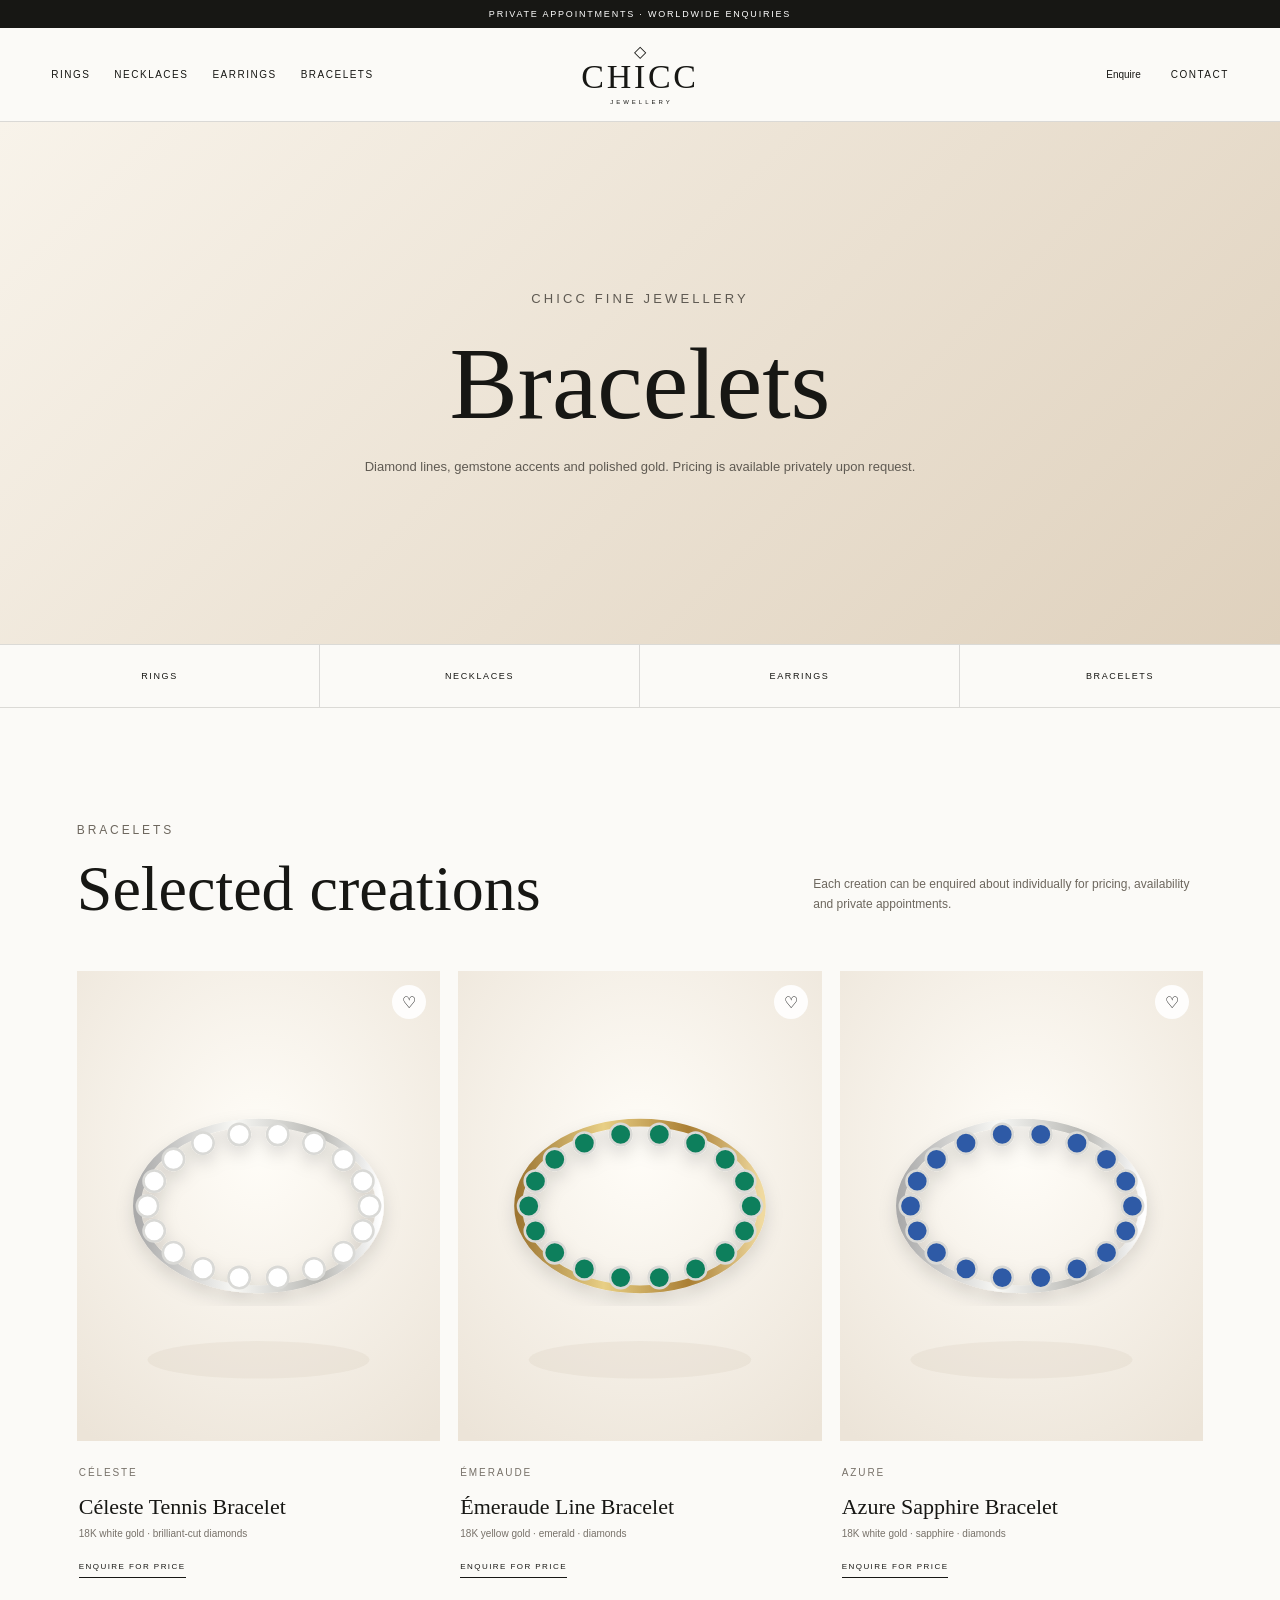
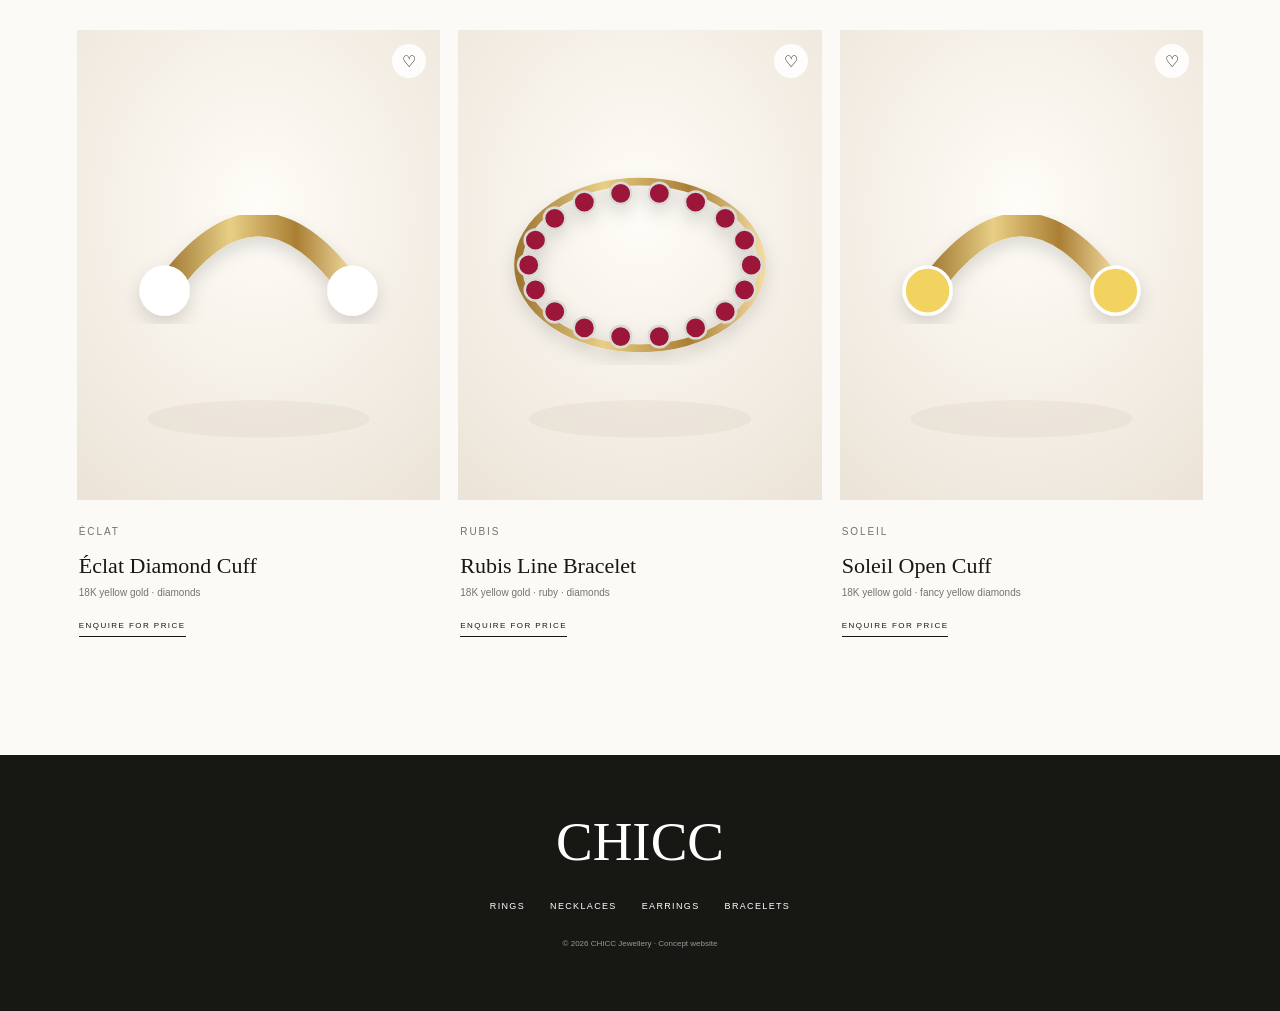
==== bracelets.html @ bcd0b594 "Add files via upload" ====
<!doctype html><html lang="en"><head><meta charset="utf-8"><meta name="viewport" content="width=device-width,initial-scale=1"><title>CHICC — Bracelets</title><link rel="stylesheet" href="styles.css"></head><body><div class="announcement">Private appointments · Worldwide enquiries</div>
<header class="site-header">
<button class="icon-button menu-button" id="menuButton" aria-label="Open menu">☰</button>
<nav class="desktop-nav"><a href="rings.html">Rings</a><a href="necklaces.html">Necklaces</a><a href="earrings.html">Earrings</a><a class="active" href="bracelets.html">Bracelets</a></nav>
<a class="brand" href="index.html"><span class="brand-mark">◇</span><span class="brand-name">CHICC</span><span class="brand-sub">JEWELLERY</span></a>
<nav class="utility-nav"><button class="text-button" data-open-enquiry>Enquire</button><a href="#contact">Contact</a></nav>
</header>
<aside class="mobile-drawer" id="mobileDrawer"><button class="drawer-close" id="drawerClose">×</button><nav><a href="index.html">Home</a><a href="rings.html">Rings</a><a href="necklaces.html">Necklaces</a><a href="earrings.html">Earrings</a><a href="bracelets.html">Bracelets</a></nav></aside><div class="drawer-overlay" id="drawerOverlay"></div>
<section class="page-hero"><div><p class="eyebrow">CHICC Fine Jewellery</p><h1>Bracelets</h1><p>Diamond lines, gemstone accents and polished gold. Pricing is available privately upon request.</p></div></section>
<nav class="category-strip"><a href="rings.html">Rings</a><a href="necklaces.html">Necklaces</a><a href="earrings.html">Earrings</a><a href="bracelets.html">Bracelets</a></nav>
<section class="section-pad"><div class="section-head"><div><p class="eyebrow">Bracelets</p><h2>Selected creations</h2></div><p>Each creation can be enquired about individually for pricing, availability and private appointments.</p></div><div class="product-grid"><article class="product-card" data-product="Céleste Tennis Bracelet"><button class="wishlist" aria-label="Add to wishlist">♡</button><div class="product-image"><img src="assets/bracelet-tennis.svg" alt="Céleste Tennis Bracelet"></div><div class="product-meta"><p class="product-collection">CÉLESTE</p><h3>Céleste Tennis Bracelet</h3><p>18K white gold · brilliant-cut diamonds</p><button class="price-request" data-open-enquiry>Enquire for price</button></div></article>
<article class="product-card" data-product="Émeraude Line Bracelet"><button class="wishlist" aria-label="Add to wishlist">♡</button><div class="product-image"><img src="assets/bracelet-emerald.svg" alt="Émeraude Line Bracelet"></div><div class="product-meta"><p class="product-collection">ÉMERAUDE</p><h3>Émeraude Line Bracelet</h3><p>18K yellow gold · emerald · diamonds</p><button class="price-request" data-open-enquiry>Enquire for price</button></div></article>
<article class="product-card" data-product="Azure Sapphire Bracelet"><button class="wishlist" aria-label="Add to wishlist">♡</button><div class="product-image"><img src="assets/bracelet-sapphire.svg" alt="Azure Sapphire Bracelet"></div><div class="product-meta"><p class="product-collection">AZURE</p><h3>Azure Sapphire Bracelet</h3><p>18K white gold · sapphire · diamonds</p><button class="price-request" data-open-enquiry>Enquire for price</button></div></article>
<article class="product-card" data-product="Éclat Diamond Cuff"><button class="wishlist" aria-label="Add to wishlist">♡</button><div class="product-image"><img src="assets/bracelet-cuff.svg" alt="Éclat Diamond Cuff"></div><div class="product-meta"><p class="product-collection">ÉCLAT</p><h3>Éclat Diamond Cuff</h3><p>18K yellow gold · diamonds</p><button class="price-request" data-open-enquiry>Enquire for price</button></div></article>
<article class="product-card" data-product="Rubis Line Bracelet"><button class="wishlist" aria-label="Add to wishlist">♡</button><div class="product-image"><img src="assets/bracelet-ruby.svg" alt="Rubis Line Bracelet"></div><div class="product-meta"><p class="product-collection">RUBIS</p><h3>Rubis Line Bracelet</h3><p>18K yellow gold · ruby · diamonds</p><button class="price-request" data-open-enquiry>Enquire for price</button></div></article>
<article class="product-card" data-product="Soleil Open Cuff"><button class="wishlist" aria-label="Add to wishlist">♡</button><div class="product-image"><img src="assets/bracelet-yellow.svg" alt="Soleil Open Cuff"></div><div class="product-meta"><p class="product-collection">SOLEIL</p><h3>Soleil Open Cuff</h3><p>18K yellow gold · fancy yellow diamonds</p><button class="price-request" data-open-enquiry>Enquire for price</button></div></article></div></section>
<footer><a class="footer-brand" href="index.html">CHICC</a><div class="footer-links"><a href="rings.html">Rings</a><a href="necklaces.html">Necklaces</a><a href="earrings.html">Earrings</a><a href="bracelets.html">Bracelets</a></div><p class="copyright">© 2026 CHICC Jewellery · Concept website</p></footer><div class="modal" id="enquiryModal"><div class="modal-backdrop" data-close-enquiry></div><div class="modal-panel"><button class="modal-close" data-close-enquiry>×</button><p class="eyebrow">Private enquiry</p><h2>Discover your CHICC piece.</h2><p>Pricing and availability are shared privately by our client service.</p><form id="enquiryForm"><label>Piece<input id="pieceField" value="General CHICC enquiry" readonly></label><div class="form-row"><label>First name<input required></label><label>Last name<input required></label></div><label>Email<input type="email" required></label><label>Country<input required></label><label>Message<textarea rows="4"></textarea></label><button class="button" type="submit">Send enquiry</button><p class="form-message" id="formMessage"></p></form></div></div><script src="script.js"></script></body></html>
---- styles.css ----
:root{--ink:#171714;--ivory:#fbfaf7;--champagne:#eee6d8;--gold:#a58642;--line:rgba(23,23,20,.14)}
*{box-sizing:border-box}html{scroll-behavior:smooth}body{margin:0;background:var(--ivory);color:var(--ink);font-family:Arial,sans-serif;font-weight:300}body.modal-open{overflow:hidden}a{color:inherit;text-decoration:none}button,input,textarea{font:inherit}.announcement{height:28px;display:grid;place-items:center;background:var(--ink);color:#fff;font-size:9px;letter-spacing:.2em;text-transform:uppercase}.site-header{height:94px;position:sticky;top:0;z-index:20;display:grid;grid-template-columns:1fr auto 1fr;align-items:center;padding:0 4vw;background:rgba(251,250,247,.96);backdrop-filter:blur(16px);border-bottom:1px solid var(--line)}.desktop-nav,.utility-nav{display:flex;gap:24px;align-items:center;font-size:10px;text-transform:uppercase;letter-spacing:.15em}.utility-nav{justify-content:flex-end}.brand{display:grid;justify-items:center;line-height:1}.brand-mark{font-size:16px}.brand-name{font-family:Georgia,serif;font-size:34px;letter-spacing:.08em}.brand-sub{font-size:6px;letter-spacing:.5em;margin-left:.5em;margin-top:5px}.text-button,.icon-button,.price-request{border:0;background:none;color:inherit;cursor:pointer}.menu-button{display:none}.page-hero{min-height:58vh;display:grid;place-items:center;text-align:center;background:linear-gradient(135deg,#f8f3ea,#dfd1bd);padding:80px 20px}.page-hero h1,.home-hero h1,.section-head h2{font-family:Georgia,serif;font-weight:400}.page-hero h1{font-size:clamp(58px,8vw,112px);margin:0}.page-hero p{max-width:620px;line-height:1.9;color:#5f5a52;font-size:13px}.eyebrow{font-size:9px;letter-spacing:.24em;text-transform:uppercase;color:var(--gold)}.section-pad{padding:100px 6vw}.section-head{display:flex;justify-content:space-between;align-items:end;gap:30px;margin-bottom:45px}.section-head h2{font-size:clamp(42px,5vw,68px);margin:0}.section-head p{max-width:390px;font-size:12px;line-height:1.7;color:#6d675e}.product-grid{display:grid;grid-template-columns:repeat(3,1fr);gap:34px 18px}.product-card{position:relative}.product-image{height:470px;background:#f0ede7;overflow:hidden}.product-image img{width:100%;height:100%;object-fit:cover;transition:transform .6s}.product-card:hover img{transform:scale(1.025)}.wishlist{position:absolute;z-index:2;right:14px;top:14px;width:34px;height:34px;border:0;background:rgba(255,255,255,.9);border-radius:50%;cursor:pointer}.wishlist.active{background:var(--ink);color:#fff}.product-meta{padding:18px 2px}.product-collection{font-size:8px;letter-spacing:.19em;color:var(--gold);margin:0 0 8px}.product-meta h3{font-family:Georgia,serif;font-size:22px;font-weight:400;margin:0}.product-meta p{font-size:10px;color:#777169;margin:8px 0 16px}.price-request{text-transform:uppercase;font-size:8px;letter-spacing:.18em;border-bottom:1px solid;padding:0 0 6px}.category-strip{display:grid;grid-template-columns:repeat(4,1fr);border-top:1px solid var(--line);border-bottom:1px solid var(--line)}.category-strip a{padding:26px;text-align:center;text-transform:uppercase;font-size:9px;letter-spacing:.18em;border-right:1px solid var(--line)}.category-strip a:last-child{border-right:0}.category-strip a:hover,.category-strip a.active{background:var(--ink);color:white}.home-hero{min-height:82vh;display:flex;align-items:end;padding:9vw 7vw;color:white;background:linear-gradient(rgba(0,0,0,.12),rgba(0,0,0,.52)),url('assets/necklace-sapphire.svg') center/cover}.home-hero h1{font-size:clamp(60px,8vw,118px);line-height:.92;margin:10px 0 20px}.home-hero p{max-width:520px;line-height:1.8}.button{display:inline-flex;padding:15px 23px;border:1px solid currentColor;text-transform:uppercase;font-size:9px;letter-spacing:.18em;margin-top:24px}.intro{text-align:center;background:var(--champagne)}.intro h2{font-family:Georgia,serif;font-weight:400;font-size:clamp(44px,5vw,72px);margin:0}.intro p{max-width:650px;margin:28px auto 0;line-height:1.9;color:#625d55;font-size:13px}.collections{display:grid;grid-template-columns:repeat(4,1fr);gap:12px;padding:12px}.collection-card{min-height:500px;padding:30px;display:flex;align-items:end;background:#eee center/cover no-repeat;position:relative;overflow:hidden}.collection-card::after{content:"";position:absolute;inset:0;background:linear-gradient(transparent 45%,rgba(0,0,0,.55))}.collection-card span{position:relative;z-index:1;color:#fff;font-family:Georgia,serif;font-size:34px}.modal{position:fixed;inset:0;z-index:100;display:grid;place-items:center;visibility:hidden;opacity:0;transition:.25s}.modal.open{visibility:visible;opacity:1}.modal-backdrop{position:absolute;inset:0;background:rgba(0,0,0,.5)}.modal-panel{position:relative;z-index:1;width:min(92vw,700px);max-height:92vh;overflow:auto;background:var(--ivory);padding:50px}.modal-close{position:absolute;right:20px;top:15px;border:0;background:none;font-size:30px}.modal-panel h2{font-family:Georgia,serif;font-weight:400;font-size:42px}.modal label{display:grid;gap:7px;font-size:8px;letter-spacing:.15em;text-transform:uppercase;margin-bottom:18px}.modal input,.modal textarea{border:0;border-bottom:1px solid var(--line);background:none;padding:10px 0;outline:none;font-size:13px}.form-row{display:grid;grid-template-columns:1fr 1fr;gap:24px}.form-message{font-size:11px;color:var(--gold)}footer{background:var(--ink);color:white;padding:55px 7vw;text-align:center}.footer-brand{font-family:Georgia,serif;font-size:55px}.footer-links{display:flex;justify-content:center;gap:25px;flex-wrap:wrap;margin:28px 0;font-size:9px;text-transform:uppercase;letter-spacing:.15em}.copyright{font-size:8px;color:#999}.mobile-drawer,.drawer-overlay{display:none}
@media(max-width:900px){.desktop-nav,.utility-nav a{display:none}.menu-button{display:block}.site-header{grid-template-columns:1fr auto 1fr}.product-grid{grid-template-columns:repeat(2,1fr)}.collections{grid-template-columns:1fr 1fr}.category-strip{grid-template-columns:1fr 1fr}.mobile-drawer{display:block;position:fixed;z-index:120;top:0;left:0;width:min(88vw,420px);height:100%;background:var(--ivory);padding:90px 40px;transform:translateX(-102%);transition:.4s}.mobile-drawer.open{transform:none}.mobile-drawer nav{display:flex;flex-direction:column;gap:22px}.mobile-drawer nav a{font-family:Georgia,serif;font-size:34px}.drawer-close{position:absolute;top:20px;right:25px;border:0;background:none;font-size:30px}.drawer-overlay{display:block;position:fixed;z-index:119;inset:0;background:rgba(0,0,0,.35);opacity:0;visibility:hidden}.drawer-overlay.open{opacity:1;visibility:visible}}
@media(max-width:600px){.brand-name{font-size:27px}.section-pad{padding:70px 20px}.product-grid{grid-template-columns:1fr 1fr;gap:20px 10px}.product-image{height:260px}.product-meta h3{font-size:17px}.collections{grid-template-columns:1fr}.collection-card{min-height:420px}.section-head{flex-direction:column;align-items:start}.form-row{grid-template-columns:1fr}.modal-panel{padding:45px 22px}.category-strip a{padding:20px 10px;font-size:8px}}
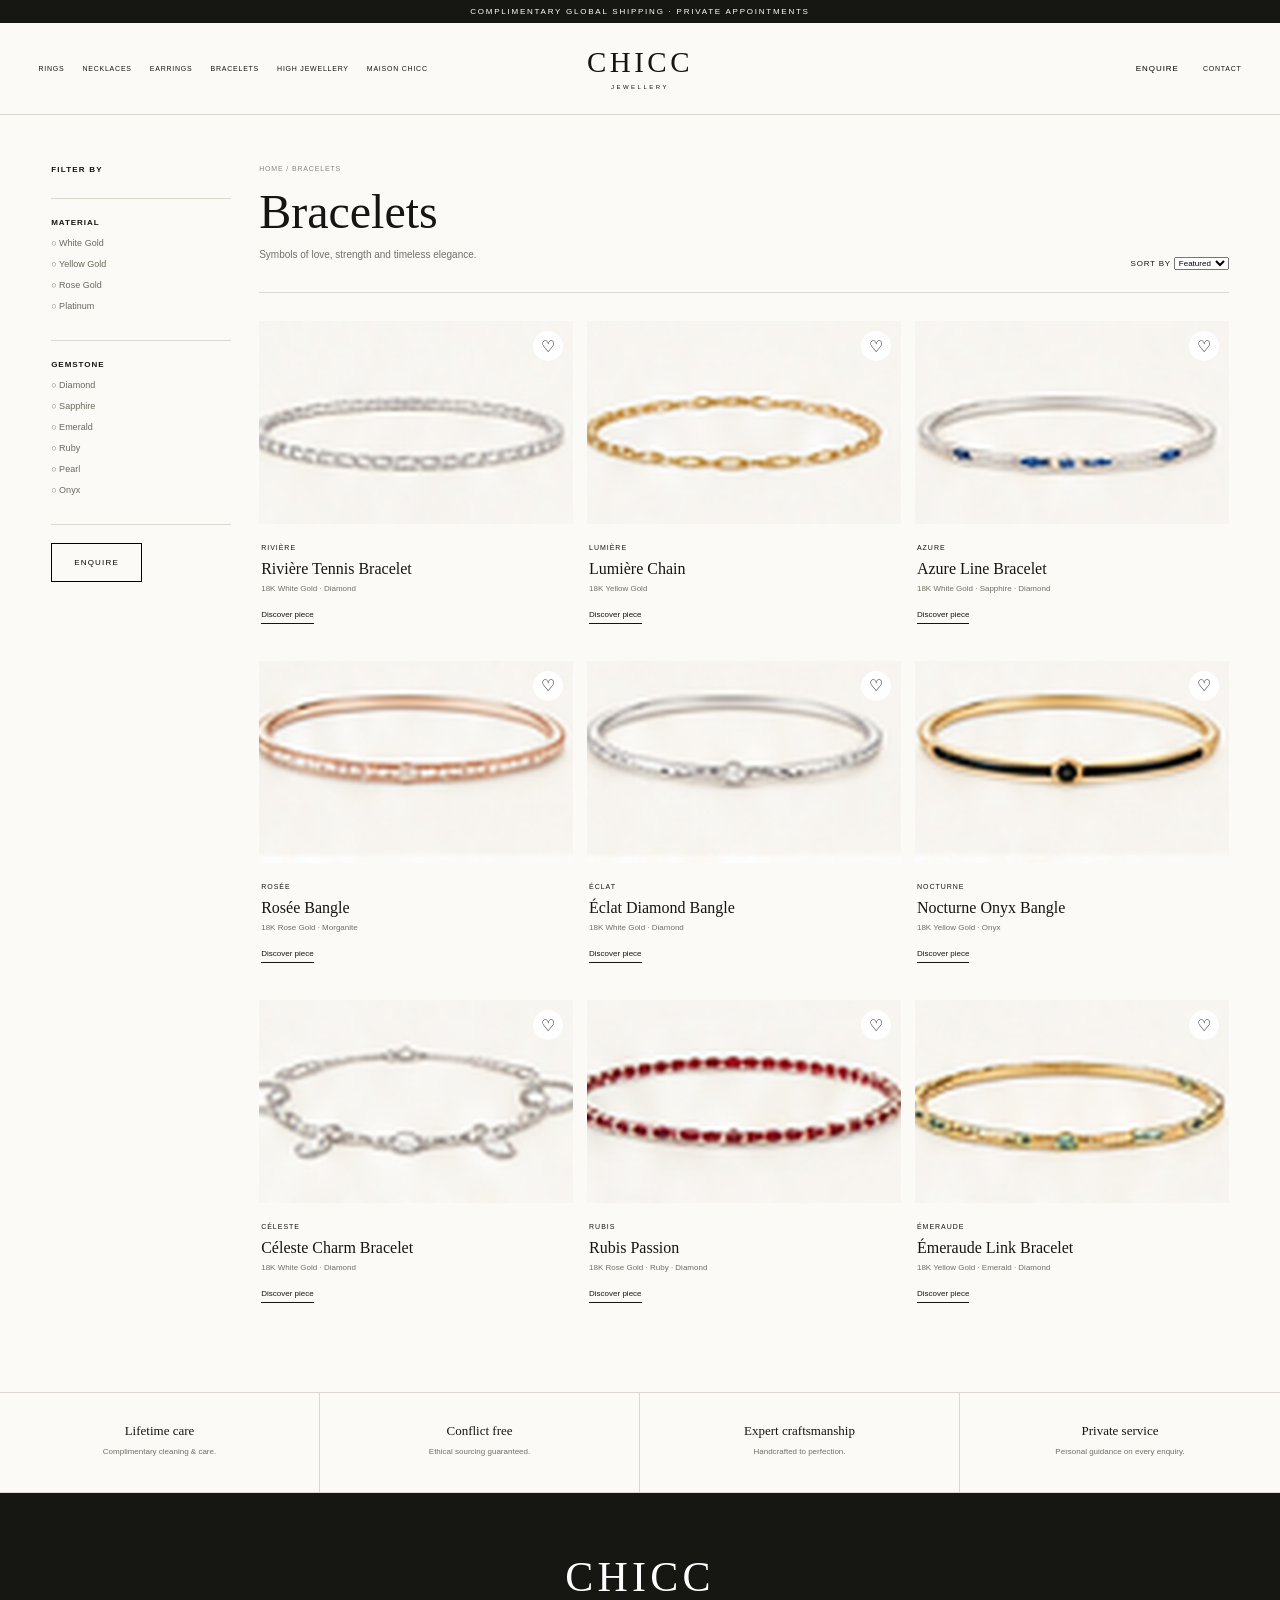
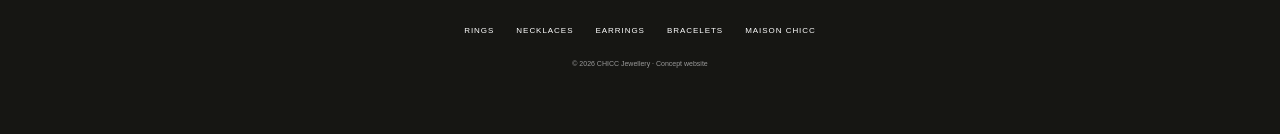
==== commit b1391552: "Add files via upload" ====
--- a/bracelets.html
+++ b/bracelets.html
@@ -1,17 +1 @@
-<!doctype html><html lang="en"><head><meta charset="utf-8"><meta name="viewport" content="width=device-width,initial-scale=1"><title>CHICC — Bracelets</title><link rel="stylesheet" href="styles.css"></head><body><div class="announcement">Private appointments · Worldwide enquiries</div>
-<header class="site-header">
-<button class="icon-button menu-button" id="menuButton" aria-label="Open menu">☰</button>
-<nav class="desktop-nav"><a href="rings.html">Rings</a><a href="necklaces.html">Necklaces</a><a href="earrings.html">Earrings</a><a class="active" href="bracelets.html">Bracelets</a></nav>
-<a class="brand" href="index.html"><span class="brand-mark">◇</span><span class="brand-name">CHICC</span><span class="brand-sub">JEWELLERY</span></a>
-<nav class="utility-nav"><button class="text-button" data-open-enquiry>Enquire</button><a href="#contact">Contact</a></nav>
-</header>
-<aside class="mobile-drawer" id="mobileDrawer"><button class="drawer-close" id="drawerClose">×</button><nav><a href="index.html">Home</a><a href="rings.html">Rings</a><a href="necklaces.html">Necklaces</a><a href="earrings.html">Earrings</a><a href="bracelets.html">Bracelets</a></nav></aside><div class="drawer-overlay" id="drawerOverlay"></div>
-<section class="page-hero"><div><p class="eyebrow">CHICC Fine Jewellery</p><h1>Bracelets</h1><p>Diamond lines, gemstone accents and polished gold. Pricing is available privately upon request.</p></div></section>
-<nav class="category-strip"><a href="rings.html">Rings</a><a href="necklaces.html">Necklaces</a><a href="earrings.html">Earrings</a><a href="bracelets.html">Bracelets</a></nav>
-<section class="section-pad"><div class="section-head"><div><p class="eyebrow">Bracelets</p><h2>Selected creations</h2></div><p>Each creation can be enquired about individually for pricing, availability and private appointments.</p></div><div class="product-grid"><article class="product-card" data-product="Céleste Tennis Bracelet"><button class="wishlist" aria-label="Add to wishlist">♡</button><div class="product-image"><img src="assets/bracelet-tennis.svg" alt="Céleste Tennis Bracelet"></div><div class="product-meta"><p class="product-collection">CÉLESTE</p><h3>Céleste Tennis Bracelet</h3><p>18K white gold · brilliant-cut diamonds</p><button class="price-request" data-open-enquiry>Enquire for price</button></div></article>
-<article class="product-card" data-product="Émeraude Line Bracelet"><button class="wishlist" aria-label="Add to wishlist">♡</button><div class="product-image"><img src="assets/bracelet-emerald.svg" alt="Émeraude Line Bracelet"></div><div class="product-meta"><p class="product-collection">ÉMERAUDE</p><h3>Émeraude Line Bracelet</h3><p>18K yellow gold · emerald · diamonds</p><button class="price-request" data-open-enquiry>Enquire for price</button></div></article>
-<article class="product-card" data-product="Azure Sapphire Bracelet"><button class="wishlist" aria-label="Add to wishlist">♡</button><div class="product-image"><img src="assets/bracelet-sapphire.svg" alt="Azure Sapphire Bracelet"></div><div class="product-meta"><p class="product-collection">AZURE</p><h3>Azure Sapphire Bracelet</h3><p>18K white gold · sapphire · diamonds</p><button class="price-request" data-open-enquiry>Enquire for price</button></div></article>
-<article class="product-card" data-product="Éclat Diamond Cuff"><button class="wishlist" aria-label="Add to wishlist">♡</button><div class="product-image"><img src="assets/bracelet-cuff.svg" alt="Éclat Diamond Cuff"></div><div class="product-meta"><p class="product-collection">ÉCLAT</p><h3>Éclat Diamond Cuff</h3><p>18K yellow gold · diamonds</p><button class="price-request" data-open-enquiry>Enquire for price</button></div></article>
-<article class="product-card" data-product="Rubis Line Bracelet"><button class="wishlist" aria-label="Add to wishlist">♡</button><div class="product-image"><img src="assets/bracelet-ruby.svg" alt="Rubis Line Bracelet"></div><div class="product-meta"><p class="product-collection">RUBIS</p><h3>Rubis Line Bracelet</h3><p>18K yellow gold · ruby · diamonds</p><button class="price-request" data-open-enquiry>Enquire for price</button></div></article>
-<article class="product-card" data-product="Soleil Open Cuff"><button class="wishlist" aria-label="Add to wishlist">♡</button><div class="product-image"><img src="assets/bracelet-yellow.svg" alt="Soleil Open Cuff"></div><div class="product-meta"><p class="product-collection">SOLEIL</p><h3>Soleil Open Cuff</h3><p>18K yellow gold · fancy yellow diamonds</p><button class="price-request" data-open-enquiry>Enquire for price</button></div></article></div></section>
-<footer><a class="footer-brand" href="index.html">CHICC</a><div class="footer-links"><a href="rings.html">Rings</a><a href="necklaces.html">Necklaces</a><a href="earrings.html">Earrings</a><a href="bracelets.html">Bracelets</a></div><p class="copyright">© 2026 CHICC Jewellery · Concept website</p></footer><div class="modal" id="enquiryModal"><div class="modal-backdrop" data-close-enquiry></div><div class="modal-panel"><button class="modal-close" data-close-enquiry>×</button><p class="eyebrow">Private enquiry</p><h2>Discover your CHICC piece.</h2><p>Pricing and availability are shared privately by our client service.</p><form id="enquiryForm"><label>Piece<input id="pieceField" value="General CHICC enquiry" readonly></label><div class="form-row"><label>First name<input required></label><label>Last name<input required></label></div><label>Email<input type="email" required></label><label>Country<input required></label><label>Message<textarea rows="4"></textarea></label><button class="button" type="submit">Send enquiry</button><p class="form-message" id="formMessage"></p></form></div></div><script src="script.js"></script></body></html>+<!doctype html><html><head><meta charset="utf-8"><meta name="viewport" content="width=device-width,initial-scale=1"><title>CHICC — Bracelets</title><link rel="stylesheet" href="styles.css"></head><body><div class="announcement">Complimentary global shipping · Private appointments</div><header class="header"><button class="icon-btn menu-btn" id="menuBtn">☰</button><nav class="nav"><a href="rings.html">Rings</a><a href="necklaces.html">Necklaces</a><a href="earrings.html">Earrings</a><a href="bracelets.html">Bracelets</a><a href="rings.html">High Jewellery</a><a href="index.html#maison">Maison CHICC</a></nav><a class="brand" href="index.html"><strong>CHICC</strong><small>JEWELLERY</small></a><nav class="utilities"><button class="icon-btn" data-enquire>Enquire</button><a href="#contact">Contact</a></nav></header><div class="drawer" id="drawer"><nav><a href="index.html">Home</a><a href="rings.html">Rings</a><a href="necklaces.html">Necklaces</a><a href="earrings.html">Earrings</a><a href="bracelets.html">Bracelets</a><a href="index.html#maison">Maison CHICC</a></nav></div><div class="overlay" id="overlay"></div><main class="category-shell"><aside class="filters"><h4>Filter by</h4><div class="filter-group"><strong>Material</strong><label>○ White Gold</label><label>○ Yellow Gold</label><label>○ Rose Gold</label><label>○ Platinum</label></div><div class="filter-group"><strong>Gemstone</strong><label>○ Diamond</label><label>○ Sapphire</label><label>○ Emerald</label><label>○ Ruby</label><label>○ Pearl</label><label>○ Onyx</label></div><div class="filter-group"><button class="btn" data-enquire>Enquire</button></div></aside><section><div class="breadcrumbs">Home / Bracelets</div><div class="category-head"><div><h1>Bracelets</h1><p>Symbols of love, strength and timeless elegance.</p></div><div class="sort">Sort by <select><option>Featured</option><option>Newest</option></select></div></div><div class="product-grid"><article class="product-card" data-name="Rivière Tennis Bracelet"><button class="wish">♡</button><a href="product.html?id=b1"><div class="product-image"><img src="assets/bracelet-1.jpg" alt="Rivière Tennis Bracelet" loading="lazy"></div><div class="meta"><span class="collection">RIVIÈRE</span><h3>Rivière Tennis Bracelet</h3><p>18K White Gold · Diamond</p><span class="discover">Discover piece</span></div></a></article><article class="product-card" data-name="Lumière Chain"><button class="wish">♡</button><a href="product.html?id=b2"><div class="product-image"><img src="assets/bracelet-2.jpg" alt="Lumière Chain" loading="lazy"></div><div class="meta"><span class="collection">LUMIÈRE</span><h3>Lumière Chain</h3><p>18K Yellow Gold</p><span class="discover">Discover piece</span></div></a></article><article class="product-card" data-name="Azure Line Bracelet"><button class="wish">♡</button><a href="product.html?id=b3"><div class="product-image"><img src="assets/bracelet-3.jpg" alt="Azure Line Bracelet" loading="lazy"></div><div class="meta"><span class="collection">AZURE</span><h3>Azure Line Bracelet</h3><p>18K White Gold · Sapphire · Diamond</p><span class="discover">Discover piece</span></div></a></article><article class="product-card" data-name="Rosée Bangle"><button class="wish">♡</button><a href="product.html?id=b4"><div class="product-image"><img src="assets/bracelet-4.jpg" alt="Rosée Bangle" loading="lazy"></div><div class="meta"><span class="collection">ROSÉE</span><h3>Rosée Bangle</h3><p>18K Rose Gold · Morganite</p><span class="discover">Discover piece</span></div></a></article><article class="product-card" data-name="Éclat Diamond Bangle"><button class="wish">♡</button><a href="product.html?id=b5"><div class="product-image"><img src="assets/bracelet-5.jpg" alt="Éclat Diamond Bangle" loading="lazy"></div><div class="meta"><span class="collection">ÉCLAT</span><h3>Éclat Diamond Bangle</h3><p>18K White Gold · Diamond</p><span class="discover">Discover piece</span></div></a></article><article class="product-card" data-name="Nocturne Onyx Bangle"><button class="wish">♡</button><a href="product.html?id=b6"><div class="product-image"><img src="assets/bracelet-6.jpg" alt="Nocturne Onyx Bangle" loading="lazy"></div><div class="meta"><span class="collection">NOCTURNE</span><h3>Nocturne Onyx Bangle</h3><p>18K Yellow Gold · Onyx</p><span class="discover">Discover piece</span></div></a></article><article class="product-card" data-name="Céleste Charm Bracelet"><button class="wish">♡</button><a href="product.html?id=b7"><div class="product-image"><img src="assets/bracelet-7.jpg" alt="Céleste Charm Bracelet" loading="lazy"></div><div class="meta"><span class="collection">CÉLESTE</span><h3>Céleste Charm Bracelet</h3><p>18K White Gold · Diamond</p><span class="discover">Discover piece</span></div></a></article><article class="product-card" data-name="Rubis Passion"><button class="wish">♡</button><a href="product.html?id=b8"><div class="product-image"><img src="assets/bracelet-8.jpg" alt="Rubis Passion" loading="lazy"></div><div class="meta"><span class="collection">RUBIS</span><h3>Rubis Passion</h3><p>18K Rose Gold · Ruby · Diamond</p><span class="discover">Discover piece</span></div></a></article><article class="product-card" data-name="Émeraude Link Bracelet"><button class="wish">♡</button><a href="product.html?id=b9"><div class="product-image"><img src="assets/bracelet-9.jpg" alt="Émeraude Link Bracelet" loading="lazy"></div><div class="meta"><span class="collection">ÉMERAUDE</span><h3>Émeraude Link Bracelet</h3><p>18K Yellow Gold · Emerald · Diamond</p><span class="discover">Discover piece</span></div></a></article></div></section></main><section class="services"><div class="service"><strong>Lifetime care</strong><p>Complimentary cleaning & care.</p></div><div class="service"><strong>Conflict free</strong><p>Ethical sourcing guaranteed.</p></div><div class="service"><strong>Expert craftsmanship</strong><p>Handcrafted to perfection.</p></div><div class="service"><strong>Private service</strong><p>Personal guidance on every enquiry.</p></div></section><footer id="contact"><a class="footer-brand" href="index.html">CHICC</a><div class="footer-links"><a href="rings.html">Rings</a><a href="necklaces.html">Necklaces</a><a href="earrings.html">Earrings</a><a href="bracelets.html">Bracelets</a><a href="index.html#maison">Maison CHICC</a></div><p class="footer-copy">© 2026 CHICC Jewellery · Concept website</p></footer><div class="modal" id="enquiryModal"><div class="backdrop" data-close></div><div class="modal-panel"><button class="close" data-close>×</button><p class="kicker">Private enquiry</p><h2>Enquire for this piece</h2><form id="enquiryForm"><label>Piece<input id="pieceField" readonly value="General CHICC enquiry"></label><div class="row"><label>Full name<input required></label><label>Email address<input type="email" required></label></div><label>Phone number<input></label><label>Country<input required></label><label>Message<textarea rows="4"></textarea></label><button class="btn dark" type="submit">Send enquiry</button><p class="success" id="success"></p></form></div></div><script src="products.js"></script><script src="script.js"></script></body></html>
--- a/styles.css
+++ b/styles.css
@@ -1,4 +1,2 @@
-:root{--ink:#171714;--ivory:#fbfaf7;--champagne:#eee6d8;--gold:#a58642;--line:rgba(23,23,20,.14)}
-*{box-sizing:border-box}html{scroll-behavior:smooth}body{margin:0;background:var(--ivory);color:var(--ink);font-family:Arial,sans-serif;font-weight:300}body.modal-open{overflow:hidden}a{color:inherit;text-decoration:none}button,input,textarea{font:inherit}.announcement{height:28px;display:grid;place-items:center;background:var(--ink);color:#fff;font-size:9px;letter-spacing:.2em;text-transform:uppercase}.site-header{height:94px;position:sticky;top:0;z-index:20;display:grid;grid-template-columns:1fr auto 1fr;align-items:center;padding:0 4vw;background:rgba(251,250,247,.96);backdrop-filter:blur(16px);border-bottom:1px solid var(--line)}.desktop-nav,.utility-nav{display:flex;gap:24px;align-items:center;font-size:10px;text-transform:uppercase;letter-spacing:.15em}.utility-nav{justify-content:flex-end}.brand{display:grid;justify-items:center;line-height:1}.brand-mark{font-size:16px}.brand-name{font-family:Georgia,serif;font-size:34px;letter-spacing:.08em}.brand-sub{font-size:6px;letter-spacing:.5em;margin-left:.5em;margin-top:5px}.text-button,.icon-button,.price-request{border:0;background:none;color:inherit;cursor:pointer}.menu-button{display:none}.page-hero{min-height:58vh;display:grid;place-items:center;text-align:center;background:linear-gradient(135deg,#f8f3ea,#dfd1bd);padding:80px 20px}.page-hero h1,.home-hero h1,.section-head h2{font-family:Georgia,serif;font-weight:400}.page-hero h1{font-size:clamp(58px,8vw,112px);margin:0}.page-hero p{max-width:620px;line-height:1.9;color:#5f5a52;font-size:13px}.eyebrow{font-size:9px;letter-spacing:.24em;text-transform:uppercase;color:var(--gold)}.section-pad{padding:100px 6vw}.section-head{display:flex;justify-content:space-between;align-items:end;gap:30px;margin-bottom:45px}.section-head h2{font-size:clamp(42px,5vw,68px);margin:0}.section-head p{max-width:390px;font-size:12px;line-height:1.7;color:#6d675e}.product-grid{display:grid;grid-template-columns:repeat(3,1fr);gap:34px 18px}.product-card{position:relative}.product-image{height:470px;background:#f0ede7;overflow:hidden}.product-image img{width:100%;height:100%;object-fit:cover;transition:transform .6s}.product-card:hover img{transform:scale(1.025)}.wishlist{position:absolute;z-index:2;right:14px;top:14px;width:34px;height:34px;border:0;background:rgba(255,255,255,.9);border-radius:50%;cursor:pointer}.wishlist.active{background:var(--ink);color:#fff}.product-meta{padding:18px 2px}.product-collection{font-size:8px;letter-spacing:.19em;color:var(--gold);margin:0 0 8px}.product-meta h3{font-family:Georgia,serif;font-size:22px;font-weight:400;margin:0}.product-meta p{font-size:10px;color:#777169;margin:8px 0 16px}.price-request{text-transform:uppercase;font-size:8px;letter-spacing:.18em;border-bottom:1px solid;padding:0 0 6px}.category-strip{display:grid;grid-template-columns:repeat(4,1fr);border-top:1px solid var(--line);border-bottom:1px solid var(--line)}.category-strip a{padding:26px;text-align:center;text-transform:uppercase;font-size:9px;letter-spacing:.18em;border-right:1px solid var(--line)}.category-strip a:last-child{border-right:0}.category-strip a:hover,.category-strip a.active{background:var(--ink);color:white}.home-hero{min-height:82vh;display:flex;align-items:end;padding:9vw 7vw;color:white;background:linear-gradient(rgba(0,0,0,.12),rgba(0,0,0,.52)),url('assets/necklace-sapphire.svg') center/cover}.home-hero h1{font-size:clamp(60px,8vw,118px);line-height:.92;margin:10px 0 20px}.home-hero p{max-width:520px;line-height:1.8}.button{display:inline-flex;padding:15px 23px;border:1px solid currentColor;text-transform:uppercase;font-size:9px;letter-spacing:.18em;margin-top:24px}.intro{text-align:center;background:var(--champagne)}.intro h2{font-family:Georgia,serif;font-weight:400;font-size:clamp(44px,5vw,72px);margin:0}.intro p{max-width:650px;margin:28px auto 0;line-height:1.9;color:#625d55;font-size:13px}.collections{display:grid;grid-template-columns:repeat(4,1fr);gap:12px;padding:12px}.collection-card{min-height:500px;padding:30px;display:flex;align-items:end;background:#eee center/cover no-repeat;position:relative;overflow:hidden}.collection-card::after{content:"";position:absolute;inset:0;background:linear-gradient(transparent 45%,rgba(0,0,0,.55))}.collection-card span{position:relative;z-index:1;color:#fff;font-family:Georgia,serif;font-size:34px}.modal{position:fixed;inset:0;z-index:100;display:grid;place-items:center;visibility:hidden;opacity:0;transition:.25s}.modal.open{visibility:visible;opacity:1}.modal-backdrop{position:absolute;inset:0;background:rgba(0,0,0,.5)}.modal-panel{position:relative;z-index:1;width:min(92vw,700px);max-height:92vh;overflow:auto;background:var(--ivory);padding:50px}.modal-close{position:absolute;right:20px;top:15px;border:0;background:none;font-size:30px}.modal-panel h2{font-family:Georgia,serif;font-weight:400;font-size:42px}.modal label{display:grid;gap:7px;font-size:8px;letter-spacing:.15em;text-transform:uppercase;margin-bottom:18px}.modal input,.modal textarea{border:0;border-bottom:1px solid var(--line);background:none;padding:10px 0;outline:none;font-size:13px}.form-row{display:grid;grid-template-columns:1fr 1fr;gap:24px}.form-message{font-size:11px;color:var(--gold)}footer{background:var(--ink);color:white;padding:55px 7vw;text-align:center}.footer-brand{font-family:Georgia,serif;font-size:55px}.footer-links{display:flex;justify-content:center;gap:25px;flex-wrap:wrap;margin:28px 0;font-size:9px;text-transform:uppercase;letter-spacing:.15em}.copyright{font-size:8px;color:#999}.mobile-drawer,.drawer-overlay{display:none}
-@media(max-width:900px){.desktop-nav,.utility-nav a{display:none}.menu-button{display:block}.site-header{grid-template-columns:1fr auto 1fr}.product-grid{grid-template-columns:repeat(2,1fr)}.collections{grid-template-columns:1fr 1fr}.category-strip{grid-template-columns:1fr 1fr}.mobile-drawer{display:block;position:fixed;z-index:120;top:0;left:0;width:min(88vw,420px);height:100%;background:var(--ivory);padding:90px 40px;transform:translateX(-102%);transition:.4s}.mobile-drawer.open{transform:none}.mobile-drawer nav{display:flex;flex-direction:column;gap:22px}.mobile-drawer nav a{font-family:Georgia,serif;font-size:34px}.drawer-close{position:absolute;top:20px;right:25px;border:0;background:none;font-size:30px}.drawer-overlay{display:block;position:fixed;z-index:119;inset:0;background:rgba(0,0,0,.35);opacity:0;visibility:hidden}.drawer-overlay.open{opacity:1;visibility:visible}}
-@media(max-width:600px){.brand-name{font-size:27px}.section-pad{padding:70px 20px}.product-grid{grid-template-columns:1fr 1fr;gap:20px 10px}.product-image{height:260px}.product-meta h3{font-size:17px}.collections{grid-template-columns:1fr}.collection-card{min-height:420px}.section-head{flex-direction:column;align-items:start}.form-row{grid-template-columns:1fr}.modal-panel{padding:45px 22px}.category-strip a{padding:20px 10px;font-size:8px}}+
+:root{--ink:#151513;--cream:#fbfaf6;--soft:#f3efe7;--gold:#a8874e;--line:#ddd8cf;--muted:#746f67}*{box-sizing:border-box}html{scroll-behavior:smooth}body{margin:0;background:var(--cream);color:var(--ink);font-family:Arial,Helvetica,sans-serif;font-weight:300}a{color:inherit;text-decoration:none}button,input,textarea,select{font:inherit}.announcement{background:#161613;color:#fff;text-align:center;padding:7px;font-size:8px;letter-spacing:.22em;text-transform:uppercase}.header{height:92px;display:grid;grid-template-columns:1fr auto 1fr;align-items:center;padding:0 3vw;border-bottom:1px solid var(--line);background:rgba(251,250,246,.98);position:sticky;top:0;z-index:40}.nav,.utilities{display:flex;align-items:center;gap:18px;font-size:7px;letter-spacing:.11em;text-transform:uppercase}.utilities{justify-content:flex-end}.brand{text-align:center}.brand strong{display:block;font:400 29px/1 Georgia,serif;letter-spacing:.12em}.brand small{display:block;font-size:6px;letter-spacing:.42em;margin-top:7px}.icon-btn{border:0;background:none;cursor:pointer;text-transform:uppercase;font-size:8px;letter-spacing:.12em}.menu-btn{display:none}.hero{min-height:640px;background:url('assets/hero.jpg') center/cover no-repeat;position:relative;display:flex;align-items:center}.hero:after{content:"";position:absolute;inset:0;background:linear-gradient(90deg,rgba(0,0,0,.03),rgba(0,0,0,.48))}.hero-copy{position:relative;z-index:1;margin-left:57%;max-width:470px;color:#fff}.hero h1{font:400 clamp(54px,6vw,86px)/.98 Georgia,serif;margin:10px 0 18px}.hero p{font-size:12px;line-height:1.7}.kicker{font-size:8px!important;letter-spacing:.2em;text-transform:uppercase}.btn{display:inline-block;border:1px solid currentColor;padding:14px 22px;text-transform:uppercase;font-size:8px;letter-spacing:.15em;background:none;cursor:pointer}.btn.dark{background:#171714;color:#fff;border-color:#171714}.btn.light{color:#fff}.promises{display:grid;grid-template-columns:repeat(3,1fr);padding:28px 4vw;border-bottom:1px solid var(--line)}.promise{text-align:center;border-right:1px solid var(--line)}.promise:last-child{border:0}.promise strong{font:400 13px Georgia,serif}.promise p{font-size:9px;color:var(--muted);margin:5px}.section{padding:76px 5vw}.section-title{font:400 38px Georgia,serif;margin:0 0 28px}.collections{display:grid;grid-template-columns:repeat(4,1fr);gap:12px}.collection-card img{width:100%;height:320px;object-fit:cover;display:block}.collection-card .caption{padding:15px 2px}.collection-card h3{font:400 18px Georgia,serif;margin:0}.collection-card p{font-size:9px;color:var(--muted)}.maison{margin:0 5vw 75px;display:grid;grid-template-columns:1.15fr 1fr;background:var(--soft);min-height:360px}.maison-copy{padding:60px}.maison h2{font:400 38px Georgia,serif;margin:10px 0}.maison p{font-size:11px;line-height:1.8;color:var(--muted)}.maison img{width:100%;height:100%;object-fit:cover}.product-grid{display:grid;grid-template-columns:repeat(3,1fr);gap:28px 14px}.product-card{position:relative}.product-image{background:#f4f0e9;aspect-ratio:1.55/1;overflow:hidden}.product-image img{width:100%;height:100%;object-fit:cover;display:block;transition:.4s}.product-card:hover .product-image img{transform:scale(1.025)}.wish{position:absolute;right:10px;top:10px;z-index:2;border:0;background:rgba(255,255,255,.9);border-radius:50%;width:30px;height:30px;cursor:pointer}.meta{padding:12px 2px}.meta .collection{font-size:7px;letter-spacing:.14em}.meta h3{font:400 16px Georgia,serif;margin:6px 0}.meta p{font-size:8px;color:var(--muted);margin:0 0 10px}.discover{font-size:8px;border-bottom:1px solid;padding-bottom:4px}.category-shell{display:grid;grid-template-columns:180px 1fr;gap:28px;padding:50px 4vw 80px}.breadcrumbs{font-size:7px;letter-spacing:.12em;text-transform:uppercase;color:#888}.category-head{display:flex;justify-content:space-between;align-items:end;border-bottom:1px solid var(--line);padding-bottom:22px;margin-bottom:28px}.category-head h1{font:400 48px Georgia,serif;margin:12px 0 0}.category-head p{font-size:10px;color:var(--muted)}.filters{font-size:9px}.filters h4{font-size:8px;letter-spacing:.15em;text-transform:uppercase;margin:0 0 24px}.filter-group{border-top:1px solid var(--line);padding:18px 0}.filter-group strong{font-size:8px;text-transform:uppercase;letter-spacing:.12em}.filter-group label{display:block;margin:11px 0;color:#6d685f}.sort{font-size:8px;text-transform:uppercase;letter-spacing:.1em}.product-layout{display:grid;grid-template-columns:1.15fr .85fr;gap:55px;padding:45px 5vw 80px}.product-gallery{display:grid;grid-template-columns:70px 1fr;gap:15px}.thumbs{display:flex;flex-direction:column;gap:10px}.thumbs img{width:70px;height:70px;object-fit:cover;border:1px solid var(--line);cursor:pointer}.main-product-image{width:100%;min-height:650px;object-fit:cover;background:var(--soft)}.product-info{padding-top:25px}.product-info h1{font:400 38px Georgia,serif;margin:10px 0}.product-info .material{font-size:10px;color:var(--muted)}.product-info .description{font-size:11px;line-height:1.9;margin:30px 0}.accordion{border-top:1px solid var(--line)}.accordion button{width:100%;padding:18px 0;border:0;border-bottom:1px solid var(--line);background:none;text-align:left;text-transform:uppercase;font-size:8px;letter-spacing:.12em;display:flex;justify-content:space-between}.actions{display:grid;gap:10px;margin-top:28px}.actions .btn{text-align:center;width:100%}.services{display:grid;grid-template-columns:repeat(4,1fr);border-top:1px solid var(--line);border-bottom:1px solid var(--line)}.service{padding:28px;text-align:center;border-right:1px solid var(--line)}.service:last-child{border:0}.service strong{font:400 13px Georgia,serif}.service p{font-size:8px;color:var(--muted)}footer{text-align:center;padding:60px 5vw;background:#161613;color:#fff}.footer-brand{font:400 42px Georgia,serif;letter-spacing:.1em}.footer-links{display:flex;justify-content:center;gap:22px;flex-wrap:wrap;margin:25px;font-size:8px;text-transform:uppercase;letter-spacing:.12em}.footer-copy{font-size:7px;color:#999}.modal{position:fixed;inset:0;z-index:100;display:grid;place-items:center;visibility:hidden;opacity:0;transition:.2s}.modal.open{visibility:visible;opacity:1}.backdrop{position:absolute;inset:0;background:rgba(0,0,0,.48)}.modal-panel{position:relative;z-index:1;background:var(--cream);width:min(94vw,620px);max-height:92vh;overflow:auto;padding:48px}.close{position:absolute;right:18px;top:14px;border:0;background:none;font-size:28px}.modal h2{font:400 36px Georgia,serif}.modal label{display:grid;gap:7px;font-size:7px;letter-spacing:.12em;text-transform:uppercase;margin:16px 0}.modal input,.modal textarea{border:0;border-bottom:1px solid var(--line);background:none;padding:10px 0;outline:none}.row{display:grid;grid-template-columns:1fr 1fr;gap:20px}.success{font-size:10px;color:var(--gold)}.drawer,.overlay{display:none}@media(max-width:900px){.nav,.utilities a{display:none}.menu-btn{display:block}.header{grid-template-columns:1fr auto 1fr}.hero{min-height:620px;background-position:30% center}.hero-copy{margin:0 8%;align-self:end;padding-bottom:70px}.product-grid{grid-template-columns:repeat(2,1fr)}.collections{grid-template-columns:repeat(2,1fr)}.category-shell{grid-template-columns:1fr}.filters{display:none}.product-layout{grid-template-columns:1fr}.product-gallery{grid-template-columns:1fr}.thumbs{display:none}.drawer{display:block;position:fixed;z-index:120;left:0;top:0;height:100%;width:min(84vw,390px);background:var(--cream);padding:100px 38px;transform:translateX(-102%);transition:.3s}.drawer.open{transform:none}.drawer nav{display:flex;flex-direction:column;gap:22px}.drawer a{font:400 28px Georgia,serif}.overlay{display:block;position:fixed;inset:0;z-index:110;background:rgba(0,0,0,.35);visibility:hidden;opacity:0}.overlay.open{visibility:visible;opacity:1}}@media(max-width:600px){.announcement{font-size:6px}.header{height:72px}.brand strong{font-size:23px}.hero{min-height:560px}.hero-copy{margin:0 25px;padding-bottom:50px}.hero h1{font-size:54px}.promises{grid-template-columns:1fr}.promise{border-right:0;border-bottom:1px solid var(--line);padding:12px}.collections{grid-template-columns:1fr 1fr}.collection-card img{height:230px}.section{padding:55px 18px}.maison{margin:0 18px 55px;grid-template-columns:1fr}.maison-copy{padding:35px 25px}.maison img{height:300px}.product-grid{grid-template-columns:1fr 1fr;gap:22px 8px}.meta h3{font-size:14px}.category-shell{padding:35px 18px}.category-head h1{font-size:38px}.product-layout{padding:25px 18px 60px}.main-product-image{min-height:420px}.row{grid-template-columns:1fr}.services{grid-template-columns:1fr 1fr}.service:nth-child(2){border-right:0}.modal-panel{padding:40px 22px}}
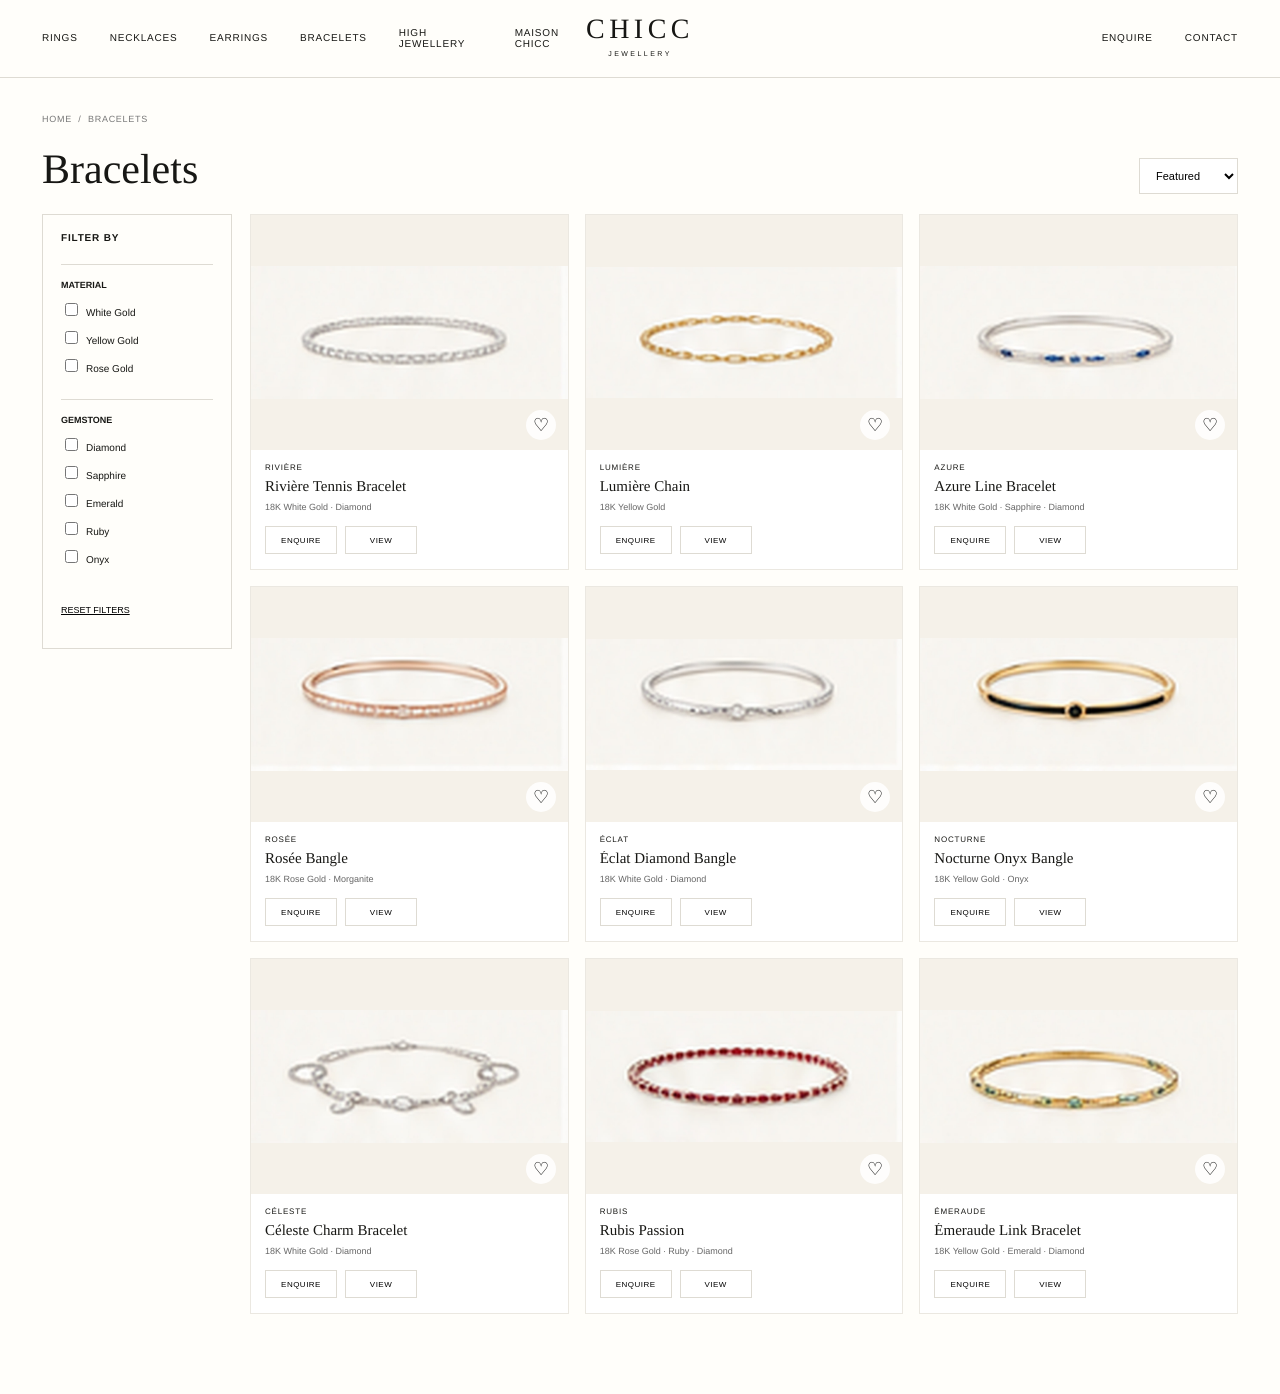
==== commit 40ce812e: "Add files via upload" ====
--- a/bracelets.html
+++ b/bracelets.html
@@ -1 +1 @@
-<!doctype html><html><head><meta charset="utf-8"><meta name="viewport" content="width=device-width,initial-scale=1"><title>CHICC — Bracelets</title><link rel="stylesheet" href="styles.css"></head><body><div class="announcement">Complimentary global shipping · Private appointments</div><header class="header"><button class="icon-btn menu-btn" id="menuBtn">☰</button><nav class="nav"><a href="rings.html">Rings</a><a href="necklaces.html">Necklaces</a><a href="earrings.html">Earrings</a><a href="bracelets.html">Bracelets</a><a href="rings.html">High Jewellery</a><a href="index.html#maison">Maison CHICC</a></nav><a class="brand" href="index.html"><strong>CHICC</strong><small>JEWELLERY</small></a><nav class="utilities"><button class="icon-btn" data-enquire>Enquire</button><a href="#contact">Contact</a></nav></header><div class="drawer" id="drawer"><nav><a href="index.html">Home</a><a href="rings.html">Rings</a><a href="necklaces.html">Necklaces</a><a href="earrings.html">Earrings</a><a href="bracelets.html">Bracelets</a><a href="index.html#maison">Maison CHICC</a></nav></div><div class="overlay" id="overlay"></div><main class="category-shell"><aside class="filters"><h4>Filter by</h4><div class="filter-group"><strong>Material</strong><label>○ White Gold</label><label>○ Yellow Gold</label><label>○ Rose Gold</label><label>○ Platinum</label></div><div class="filter-group"><strong>Gemstone</strong><label>○ Diamond</label><label>○ Sapphire</label><label>○ Emerald</label><label>○ Ruby</label><label>○ Pearl</label><label>○ Onyx</label></div><div class="filter-group"><button class="btn" data-enquire>Enquire</button></div></aside><section><div class="breadcrumbs">Home / Bracelets</div><div class="category-head"><div><h1>Bracelets</h1><p>Symbols of love, strength and timeless elegance.</p></div><div class="sort">Sort by <select><option>Featured</option><option>Newest</option></select></div></div><div class="product-grid"><article class="product-card" data-name="Rivière Tennis Bracelet"><button class="wish">♡</button><a href="product.html?id=b1"><div class="product-image"><img src="assets/bracelet-1.jpg" alt="Rivière Tennis Bracelet" loading="lazy"></div><div class="meta"><span class="collection">RIVIÈRE</span><h3>Rivière Tennis Bracelet</h3><p>18K White Gold · Diamond</p><span class="discover">Discover piece</span></div></a></article><article class="product-card" data-name="Lumière Chain"><button class="wish">♡</button><a href="product.html?id=b2"><div class="product-image"><img src="assets/bracelet-2.jpg" alt="Lumière Chain" loading="lazy"></div><div class="meta"><span class="collection">LUMIÈRE</span><h3>Lumière Chain</h3><p>18K Yellow Gold</p><span class="discover">Discover piece</span></div></a></article><article class="product-card" data-name="Azure Line Bracelet"><button class="wish">♡</button><a href="product.html?id=b3"><div class="product-image"><img src="assets/bracelet-3.jpg" alt="Azure Line Bracelet" loading="lazy"></div><div class="meta"><span class="collection">AZURE</span><h3>Azure Line Bracelet</h3><p>18K White Gold · Sapphire · Diamond</p><span class="discover">Discover piece</span></div></a></article><article class="product-card" data-name="Rosée Bangle"><button class="wish">♡</button><a href="product.html?id=b4"><div class="product-image"><img src="assets/bracelet-4.jpg" alt="Rosée Bangle" loading="lazy"></div><div class="meta"><span class="collection">ROSÉE</span><h3>Rosée Bangle</h3><p>18K Rose Gold · Morganite</p><span class="discover">Discover piece</span></div></a></article><article class="product-card" data-name="Éclat Diamond Bangle"><button class="wish">♡</button><a href="product.html?id=b5"><div class="product-image"><img src="assets/bracelet-5.jpg" alt="Éclat Diamond Bangle" loading="lazy"></div><div class="meta"><span class="collection">ÉCLAT</span><h3>Éclat Diamond Bangle</h3><p>18K White Gold · Diamond</p><span class="discover">Discover piece</span></div></a></article><article class="product-card" data-name="Nocturne Onyx Bangle"><button class="wish">♡</button><a href="product.html?id=b6"><div class="product-image"><img src="assets/bracelet-6.jpg" alt="Nocturne Onyx Bangle" loading="lazy"></div><div class="meta"><span class="collection">NOCTURNE</span><h3>Nocturne Onyx Bangle</h3><p>18K Yellow Gold · Onyx</p><span class="discover">Discover piece</span></div></a></article><article class="product-card" data-name="Céleste Charm Bracelet"><button class="wish">♡</button><a href="product.html?id=b7"><div class="product-image"><img src="assets/bracelet-7.jpg" alt="Céleste Charm Bracelet" loading="lazy"></div><div class="meta"><span class="collection">CÉLESTE</span><h3>Céleste Charm Bracelet</h3><p>18K White Gold · Diamond</p><span class="discover">Discover piece</span></div></a></article><article class="product-card" data-name="Rubis Passion"><button class="wish">♡</button><a href="product.html?id=b8"><div class="product-image"><img src="assets/bracelet-8.jpg" alt="Rubis Passion" loading="lazy"></div><div class="meta"><span class="collection">RUBIS</span><h3>Rubis Passion</h3><p>18K Rose Gold · Ruby · Diamond</p><span class="discover">Discover piece</span></div></a></article><article class="product-card" data-name="Émeraude Link Bracelet"><button class="wish">♡</button><a href="product.html?id=b9"><div class="product-image"><img src="assets/bracelet-9.jpg" alt="Émeraude Link Bracelet" loading="lazy"></div><div class="meta"><span class="collection">ÉMERAUDE</span><h3>Émeraude Link Bracelet</h3><p>18K Yellow Gold · Emerald · Diamond</p><span class="discover">Discover piece</span></div></a></article></div></section></main><section class="services"><div class="service"><strong>Lifetime care</strong><p>Complimentary cleaning & care.</p></div><div class="service"><strong>Conflict free</strong><p>Ethical sourcing guaranteed.</p></div><div class="service"><strong>Expert craftsmanship</strong><p>Handcrafted to perfection.</p></div><div class="service"><strong>Private service</strong><p>Personal guidance on every enquiry.</p></div></section><footer id="contact"><a class="footer-brand" href="index.html">CHICC</a><div class="footer-links"><a href="rings.html">Rings</a><a href="necklaces.html">Necklaces</a><a href="earrings.html">Earrings</a><a href="bracelets.html">Bracelets</a><a href="index.html#maison">Maison CHICC</a></div><p class="footer-copy">© 2026 CHICC Jewellery · Concept website</p></footer><div class="modal" id="enquiryModal"><div class="backdrop" data-close></div><div class="modal-panel"><button class="close" data-close>×</button><p class="kicker">Private enquiry</p><h2>Enquire for this piece</h2><form id="enquiryForm"><label>Piece<input id="pieceField" readonly value="General CHICC enquiry"></label><div class="row"><label>Full name<input required></label><label>Email address<input type="email" required></label></div><label>Phone number<input></label><label>Country<input required></label><label>Message<textarea rows="4"></textarea></label><button class="btn dark" type="submit">Send enquiry</button><p class="success" id="success"></p></form></div></div><script src="products.js"></script><script src="script.js"></script></body></html>+<!doctype html><html><head><meta charset="utf-8"><meta name="viewport" content="width=device-width,initial-scale=1"><title>Bracelets — CHICC</title><link rel="stylesheet" href="styles.css"></head><body><header class="top"><nav class="nav"><a href="rings.html">Rings</a><a href="necklaces.html">Necklaces</a><a href="earrings.html">Earrings</a><a href="bracelets.html">Bracelets</a><a href="rings.html">High Jewellery</a><a href="index.html#maison">Maison CHICC</a></nav><a class="brand" href="index.html">CHICC<small>JEWELLERY</small></a><div class="tools"><a href="#" data-enquire="Private Enquiry">Enquire</a><a href="#" data-appointment>Contact</a></div></header><main class="catalog"><div class="crumb">Home &nbsp;/&nbsp; Bracelets</div><div class="catalog-title"><h1>Bracelets</h1><select class="sort" id="sort"><option value="featured">Featured</option><option value="name">Name A–Z</option></select></div><div class="catalog-layout"><aside class="filters"><h4>FILTER BY</h4><div class="filter-group"><b>Material</b><label><input type="checkbox" value="White Gold">White Gold</label><label><input type="checkbox" value="Yellow Gold">Yellow Gold</label><label><input type="checkbox" value="Rose Gold">Rose Gold</label></div><div class="filter-group"><b>Gemstone</b><label><input type="checkbox" value="Diamond">Diamond</label><label><input type="checkbox" value="Sapphire">Sapphire</label><label><input type="checkbox" value="Emerald">Emerald</label><label><input type="checkbox" value="Ruby">Ruby</label><label><input type="checkbox" value="Onyx">Onyx</label></div><button class="reset">RESET FILTERS</button></aside><section class="grid" id="productGrid" data-category="Bracelets"></section></div></main><div class="modal" id="modal"><div class="modal-box"><button class="close">×</button><div class="eyebrow">CHICC Private Client Services</div><h2 id="modalTitle">Private Enquiry</h2><p style="font:14px/1.6 Georgia">Tell us how we may assist you. A CHICC advisor will contact you privately.</p><input placeholder="Full name"><input type="email" placeholder="Email"><input placeholder="Phone (optional)"><textarea rows="4" placeholder="Your message"></textarea><button class="btn dark" onclick="alert('Sample website: enquiry received. Connect this form to your email service before launch.');closeModal()">Send enquiry</button></div></div><script src="products.js"></script><script src="script.js"></script></body></html>
--- a/styles.css
+++ b/styles.css
@@ -1,2 +1 @@
-
-:root{--ink:#151513;--cream:#fbfaf6;--soft:#f3efe7;--gold:#a8874e;--line:#ddd8cf;--muted:#746f67}*{box-sizing:border-box}html{scroll-behavior:smooth}body{margin:0;background:var(--cream);color:var(--ink);font-family:Arial,Helvetica,sans-serif;font-weight:300}a{color:inherit;text-decoration:none}button,input,textarea,select{font:inherit}.announcement{background:#161613;color:#fff;text-align:center;padding:7px;font-size:8px;letter-spacing:.22em;text-transform:uppercase}.header{height:92px;display:grid;grid-template-columns:1fr auto 1fr;align-items:center;padding:0 3vw;border-bottom:1px solid var(--line);background:rgba(251,250,246,.98);position:sticky;top:0;z-index:40}.nav,.utilities{display:flex;align-items:center;gap:18px;font-size:7px;letter-spacing:.11em;text-transform:uppercase}.utilities{justify-content:flex-end}.brand{text-align:center}.brand strong{display:block;font:400 29px/1 Georgia,serif;letter-spacing:.12em}.brand small{display:block;font-size:6px;letter-spacing:.42em;margin-top:7px}.icon-btn{border:0;background:none;cursor:pointer;text-transform:uppercase;font-size:8px;letter-spacing:.12em}.menu-btn{display:none}.hero{min-height:640px;background:url('assets/hero.jpg') center/cover no-repeat;position:relative;display:flex;align-items:center}.hero:after{content:"";position:absolute;inset:0;background:linear-gradient(90deg,rgba(0,0,0,.03),rgba(0,0,0,.48))}.hero-copy{position:relative;z-index:1;margin-left:57%;max-width:470px;color:#fff}.hero h1{font:400 clamp(54px,6vw,86px)/.98 Georgia,serif;margin:10px 0 18px}.hero p{font-size:12px;line-height:1.7}.kicker{font-size:8px!important;letter-spacing:.2em;text-transform:uppercase}.btn{display:inline-block;border:1px solid currentColor;padding:14px 22px;text-transform:uppercase;font-size:8px;letter-spacing:.15em;background:none;cursor:pointer}.btn.dark{background:#171714;color:#fff;border-color:#171714}.btn.light{color:#fff}.promises{display:grid;grid-template-columns:repeat(3,1fr);padding:28px 4vw;border-bottom:1px solid var(--line)}.promise{text-align:center;border-right:1px solid var(--line)}.promise:last-child{border:0}.promise strong{font:400 13px Georgia,serif}.promise p{font-size:9px;color:var(--muted);margin:5px}.section{padding:76px 5vw}.section-title{font:400 38px Georgia,serif;margin:0 0 28px}.collections{display:grid;grid-template-columns:repeat(4,1fr);gap:12px}.collection-card img{width:100%;height:320px;object-fit:cover;display:block}.collection-card .caption{padding:15px 2px}.collection-card h3{font:400 18px Georgia,serif;margin:0}.collection-card p{font-size:9px;color:var(--muted)}.maison{margin:0 5vw 75px;display:grid;grid-template-columns:1.15fr 1fr;background:var(--soft);min-height:360px}.maison-copy{padding:60px}.maison h2{font:400 38px Georgia,serif;margin:10px 0}.maison p{font-size:11px;line-height:1.8;color:var(--muted)}.maison img{width:100%;height:100%;object-fit:cover}.product-grid{display:grid;grid-template-columns:repeat(3,1fr);gap:28px 14px}.product-card{position:relative}.product-image{background:#f4f0e9;aspect-ratio:1.55/1;overflow:hidden}.product-image img{width:100%;height:100%;object-fit:cover;display:block;transition:.4s}.product-card:hover .product-image img{transform:scale(1.025)}.wish{position:absolute;right:10px;top:10px;z-index:2;border:0;background:rgba(255,255,255,.9);border-radius:50%;width:30px;height:30px;cursor:pointer}.meta{padding:12px 2px}.meta .collection{font-size:7px;letter-spacing:.14em}.meta h3{font:400 16px Georgia,serif;margin:6px 0}.meta p{font-size:8px;color:var(--muted);margin:0 0 10px}.discover{font-size:8px;border-bottom:1px solid;padding-bottom:4px}.category-shell{display:grid;grid-template-columns:180px 1fr;gap:28px;padding:50px 4vw 80px}.breadcrumbs{font-size:7px;letter-spacing:.12em;text-transform:uppercase;color:#888}.category-head{display:flex;justify-content:space-between;align-items:end;border-bottom:1px solid var(--line);padding-bottom:22px;margin-bottom:28px}.category-head h1{font:400 48px Georgia,serif;margin:12px 0 0}.category-head p{font-size:10px;color:var(--muted)}.filters{font-size:9px}.filters h4{font-size:8px;letter-spacing:.15em;text-transform:uppercase;margin:0 0 24px}.filter-group{border-top:1px solid var(--line);padding:18px 0}.filter-group strong{font-size:8px;text-transform:uppercase;letter-spacing:.12em}.filter-group label{display:block;margin:11px 0;color:#6d685f}.sort{font-size:8px;text-transform:uppercase;letter-spacing:.1em}.product-layout{display:grid;grid-template-columns:1.15fr .85fr;gap:55px;padding:45px 5vw 80px}.product-gallery{display:grid;grid-template-columns:70px 1fr;gap:15px}.thumbs{display:flex;flex-direction:column;gap:10px}.thumbs img{width:70px;height:70px;object-fit:cover;border:1px solid var(--line);cursor:pointer}.main-product-image{width:100%;min-height:650px;object-fit:cover;background:var(--soft)}.product-info{padding-top:25px}.product-info h1{font:400 38px Georgia,serif;margin:10px 0}.product-info .material{font-size:10px;color:var(--muted)}.product-info .description{font-size:11px;line-height:1.9;margin:30px 0}.accordion{border-top:1px solid var(--line)}.accordion button{width:100%;padding:18px 0;border:0;border-bottom:1px solid var(--line);background:none;text-align:left;text-transform:uppercase;font-size:8px;letter-spacing:.12em;display:flex;justify-content:space-between}.actions{display:grid;gap:10px;margin-top:28px}.actions .btn{text-align:center;width:100%}.services{display:grid;grid-template-columns:repeat(4,1fr);border-top:1px solid var(--line);border-bottom:1px solid var(--line)}.service{padding:28px;text-align:center;border-right:1px solid var(--line)}.service:last-child{border:0}.service strong{font:400 13px Georgia,serif}.service p{font-size:8px;color:var(--muted)}footer{text-align:center;padding:60px 5vw;background:#161613;color:#fff}.footer-brand{font:400 42px Georgia,serif;letter-spacing:.1em}.footer-links{display:flex;justify-content:center;gap:22px;flex-wrap:wrap;margin:25px;font-size:8px;text-transform:uppercase;letter-spacing:.12em}.footer-copy{font-size:7px;color:#999}.modal{position:fixed;inset:0;z-index:100;display:grid;place-items:center;visibility:hidden;opacity:0;transition:.2s}.modal.open{visibility:visible;opacity:1}.backdrop{position:absolute;inset:0;background:rgba(0,0,0,.48)}.modal-panel{position:relative;z-index:1;background:var(--cream);width:min(94vw,620px);max-height:92vh;overflow:auto;padding:48px}.close{position:absolute;right:18px;top:14px;border:0;background:none;font-size:28px}.modal h2{font:400 36px Georgia,serif}.modal label{display:grid;gap:7px;font-size:7px;letter-spacing:.12em;text-transform:uppercase;margin:16px 0}.modal input,.modal textarea{border:0;border-bottom:1px solid var(--line);background:none;padding:10px 0;outline:none}.row{display:grid;grid-template-columns:1fr 1fr;gap:20px}.success{font-size:10px;color:var(--gold)}.drawer,.overlay{display:none}@media(max-width:900px){.nav,.utilities a{display:none}.menu-btn{display:block}.header{grid-template-columns:1fr auto 1fr}.hero{min-height:620px;background-position:30% center}.hero-copy{margin:0 8%;align-self:end;padding-bottom:70px}.product-grid{grid-template-columns:repeat(2,1fr)}.collections{grid-template-columns:repeat(2,1fr)}.category-shell{grid-template-columns:1fr}.filters{display:none}.product-layout{grid-template-columns:1fr}.product-gallery{grid-template-columns:1fr}.thumbs{display:none}.drawer{display:block;position:fixed;z-index:120;left:0;top:0;height:100%;width:min(84vw,390px);background:var(--cream);padding:100px 38px;transform:translateX(-102%);transition:.3s}.drawer.open{transform:none}.drawer nav{display:flex;flex-direction:column;gap:22px}.drawer a{font:400 28px Georgia,serif}.overlay{display:block;position:fixed;inset:0;z-index:110;background:rgba(0,0,0,.35);visibility:hidden;opacity:0}.overlay.open{visibility:visible;opacity:1}}@media(max-width:600px){.announcement{font-size:6px}.header{height:72px}.brand strong{font-size:23px}.hero{min-height:560px}.hero-copy{margin:0 25px;padding-bottom:50px}.hero h1{font-size:54px}.promises{grid-template-columns:1fr}.promise{border-right:0;border-bottom:1px solid var(--line);padding:12px}.collections{grid-template-columns:1fr 1fr}.collection-card img{height:230px}.section{padding:55px 18px}.maison{margin:0 18px 55px;grid-template-columns:1fr}.maison-copy{padding:35px 25px}.maison img{height:300px}.product-grid{grid-template-columns:1fr 1fr;gap:22px 8px}.meta h3{font-size:14px}.category-shell{padding:35px 18px}.category-head h1{font-size:38px}.product-layout{padding:25px 18px 60px}.main-product-image{min-height:420px}.row{grid-template-columns:1fr}.services{grid-template-columns:1fr 1fr}.service:nth-child(2){border-right:0}.modal-panel{padding:40px 22px}}+:root{--ink:#171714;--muted:#77736b;--line:#dedbd3;--cream:#f7f4ee;--paper:#fffefa;--gold:#92734b}*{box-sizing:border-box}html{font-size:16px}body{margin:0;background:var(--paper);color:var(--ink);font-family:Arial,Helvetica,sans-serif;-webkit-font-smoothing:antialiased;text-rendering:geometricPrecision}a{color:inherit;text-decoration:none}button,input{font:inherit}.serif,h1,h2,h3,.brand{font-family:Georgia,'Times New Roman',serif;font-weight:400}.top{height:78px;border-bottom:1px solid var(--line);display:grid;grid-template-columns:1fr auto 1fr;align-items:center;padding:0 42px;background:#fffefa;position:sticky;top:0;z-index:20}.nav,.tools{display:flex;gap:32px;align-items:center;font-size:10px;letter-spacing:.08em;text-transform:uppercase}.tools{justify-content:flex-end}.brand{text-align:center;font-size:28px;letter-spacing:.16em;line-height:.8}.brand small{display:block;font:7px Arial;letter-spacing:.35em;margin-top:10px}.hero{height:520px;display:grid;grid-template-columns:1.05fr .95fr;background:#7b6d5d;overflow:hidden}.hero-img{background:url('assets/hero.jpg') center/cover no-repeat;min-height:100%}.hero-copy{color:#fff;display:flex;flex-direction:column;justify-content:center;padding:70px 11%}.eyebrow{font-size:10px;letter-spacing:.18em;text-transform:uppercase}.hero h1{font-size:58px;line-height:1.02;margin:28px 0 20px;max-width:500px}.hero p{font:17px/1.6 Georgia,serif;max-width:420px}.btn{height:44px;min-width:150px;padding:0 22px;border:1px solid var(--ink);background:transparent;text-transform:uppercase;letter-spacing:.09em;font-size:10px;cursor:pointer;display:inline-flex;align-items:center;justify-content:center}.btn.light{border-color:#fff;color:#fff;width:max-content;margin-top:22px}.btn.dark{background:#151515;color:white;border-color:#151515;width:100%}.benefits{max-width:1440px;margin:auto;display:grid;grid-template-columns:repeat(3,1fr);padding:28px 55px;border-bottom:1px solid var(--line);gap:30px}.benefit{display:grid;grid-template-columns:36px 1fr;gap:15px}.benefit b{font-size:11px;letter-spacing:.08em}.benefit p{font-size:11px;line-height:1.5;margin:6px 0;color:#555}.section{max-width:1440px;margin:0 auto;padding:58px 55px}.section-head{display:flex;align-items:end;justify-content:space-between;margin-bottom:26px}.section h2{font-size:34px;margin:0}.text-link{font-size:10px;text-transform:uppercase;letter-spacing:.1em;border-bottom:1px solid}.collections{display:grid;grid-template-columns:repeat(4,1fr);gap:18px}.collection{border:1px solid var(--line);background:#faf8f3}.collection img{width:100%;height:230px;object-fit:cover;display:block}.collection .pad{padding:18px}.collection h3{font-size:18px;margin:0 0 8px}.collection p{font-size:11px;margin:0;color:#555}.maison{display:grid;grid-template-columns:.8fr 1.2fr;background:var(--cream);margin-top:38px;min-height:300px}.maison-copy{padding:48px}.maison h2{font-size:34px;margin:16px 0}.maison p{font:14px/1.7 Georgia,serif;max-width:430px}.maison img{width:100%;height:100%;object-fit:cover}.catalog{max-width:1480px;margin:0 auto;padding:36px 42px 80px}.crumb{font-size:9px;text-transform:uppercase;letter-spacing:.08em;color:#777;margin-bottom:22px}.catalog-title{display:flex;justify-content:space-between;align-items:end;margin-bottom:20px}.catalog-title h1{font-size:42px;margin:0}.sort{height:36px;border:1px solid var(--line);background:white;padding:0 12px;font-size:11px}.catalog-layout{display:grid;grid-template-columns:190px 1fr;gap:18px}.filters{border:1px solid var(--line);padding:18px;align-self:start;position:sticky;top:96px}.filters h4{font-size:10px;letter-spacing:.08em;margin:0 0 20px}.filter-group{padding:15px 0;border-top:1px solid var(--line)}.filter-group b{font-size:9px;text-transform:uppercase;display:block;margin-bottom:10px}.filter-group label{display:block;font-size:10px;margin:9px 0;cursor:pointer}.filter-group input{margin-right:8px}.reset{border:0;background:none;text-decoration:underline;font-size:9px;padding:15px 0;cursor:pointer}.grid{display:grid;grid-template-columns:repeat(3,minmax(0,1fr));gap:16px}.card{border:1px solid #ebe8e1;background:#fff;min-width:0}.card-image{height:235px;background:#f5f1e9;overflow:hidden;position:relative;cursor:pointer}.card-image img{width:100%;height:100%;object-fit:contain;display:block;image-rendering:auto;transform:translateZ(0)}.heart{position:absolute;right:12px;bottom:10px;width:30px;height:30px;border:0;background:rgba(255,255,255,.85);border-radius:50%;cursor:pointer;font-size:18px}.card-info{padding:13px 14px 15px;min-height:105px}.card .collection-name{font-size:8px;letter-spacing:.1em}.card h3{font-size:15px;margin:7px 0 6px;white-space:nowrap;overflow:hidden;text-overflow:ellipsis}.card .material{font-size:9px;color:#666;min-height:14px}.card-actions{display:flex;gap:8px;margin-top:10px}.mini-btn{height:28px;min-width:72px;padding:0 10px;border:1px solid var(--line);background:#fff;font-size:8px;text-transform:uppercase;letter-spacing:.06em;cursor:pointer}.product-page{max-width:1480px;margin:auto;padding:28px 42px 70px}.product-shell{display:grid;grid-template-columns:75px minmax(0,1.25fr) minmax(310px,.65fr);gap:18px}.thumbs{display:flex;flex-direction:column;gap:12px}.thumbs img{width:75px;height:75px;object-fit:contain;background:var(--cream);border:1px solid var(--line);cursor:pointer}.main-product{height:650px;background:var(--cream);display:flex;align-items:center;justify-content:center;overflow:hidden}.main-product img{width:100%;height:100%;object-fit:contain}.product-copy{padding:8px 16px}.product-copy h1{font-size:28px;line-height:1.2;margin:18px 0 8px}.product-copy .desc{font:14px/1.7 Georgia,serif;margin:25px 0}.accordion{border-top:1px solid var(--line)}.accordion button{width:100%;height:50px;border:0;border-bottom:1px solid var(--line);background:none;text-align:left;font-size:10px;text-transform:uppercase;cursor:pointer}.product-buttons{display:grid;gap:10px;margin-top:25px}.modal{position:fixed;inset:0;background:rgba(0,0,0,.45);z-index:50;display:none;align-items:center;justify-content:center;padding:20px}.modal.open{display:flex}.modal-box{background:#fffefa;width:min(520px,100%);padding:35px;position:relative}.modal-box h2{font-size:30px;margin-top:0}.modal-box input,.modal-box textarea{width:100%;border:1px solid var(--line);padding:12px;margin:7px 0;background:white}.close{position:absolute;right:18px;top:15px;border:0;background:none;font-size:22px;cursor:pointer}.empty{grid-column:1/-1;padding:80px;text-align:center;font:24px Georgia;color:#777}@media(max-width:900px){.top{padding:0 18px;height:68px}.nav{display:none}.tools{gap:14px}.hero{grid-template-columns:1fr;height:600px;position:relative}.hero-img{position:absolute;inset:0}.hero-copy{position:relative;background:linear-gradient(90deg,rgba(0,0,0,.05),rgba(0,0,0,.55));align-items:flex-end;text-align:right}.hero h1{font-size:46px}.benefits{grid-template-columns:1fr;padding:25px}.section{padding:42px 20px}.collections{grid-template-columns:repeat(2,1fr)}.maison{grid-template-columns:1fr}.maison img{height:260px}.catalog{padding:25px 16px}.catalog-layout{grid-template-columns:1fr}.filters{position:static}.grid{grid-template-columns:repeat(2,1fr)}.product-page{padding:20px 16px}.product-shell{grid-template-columns:1fr}.thumbs{flex-direction:row}.main-product{height:420px}.card-image{height:200px}}@media(max-width:560px){.grid{grid-template-columns:1fr}.collections{grid-template-columns:1fr}.hero h1{font-size:40px}.brand{font-size:22px}.card-image{height:270px}}
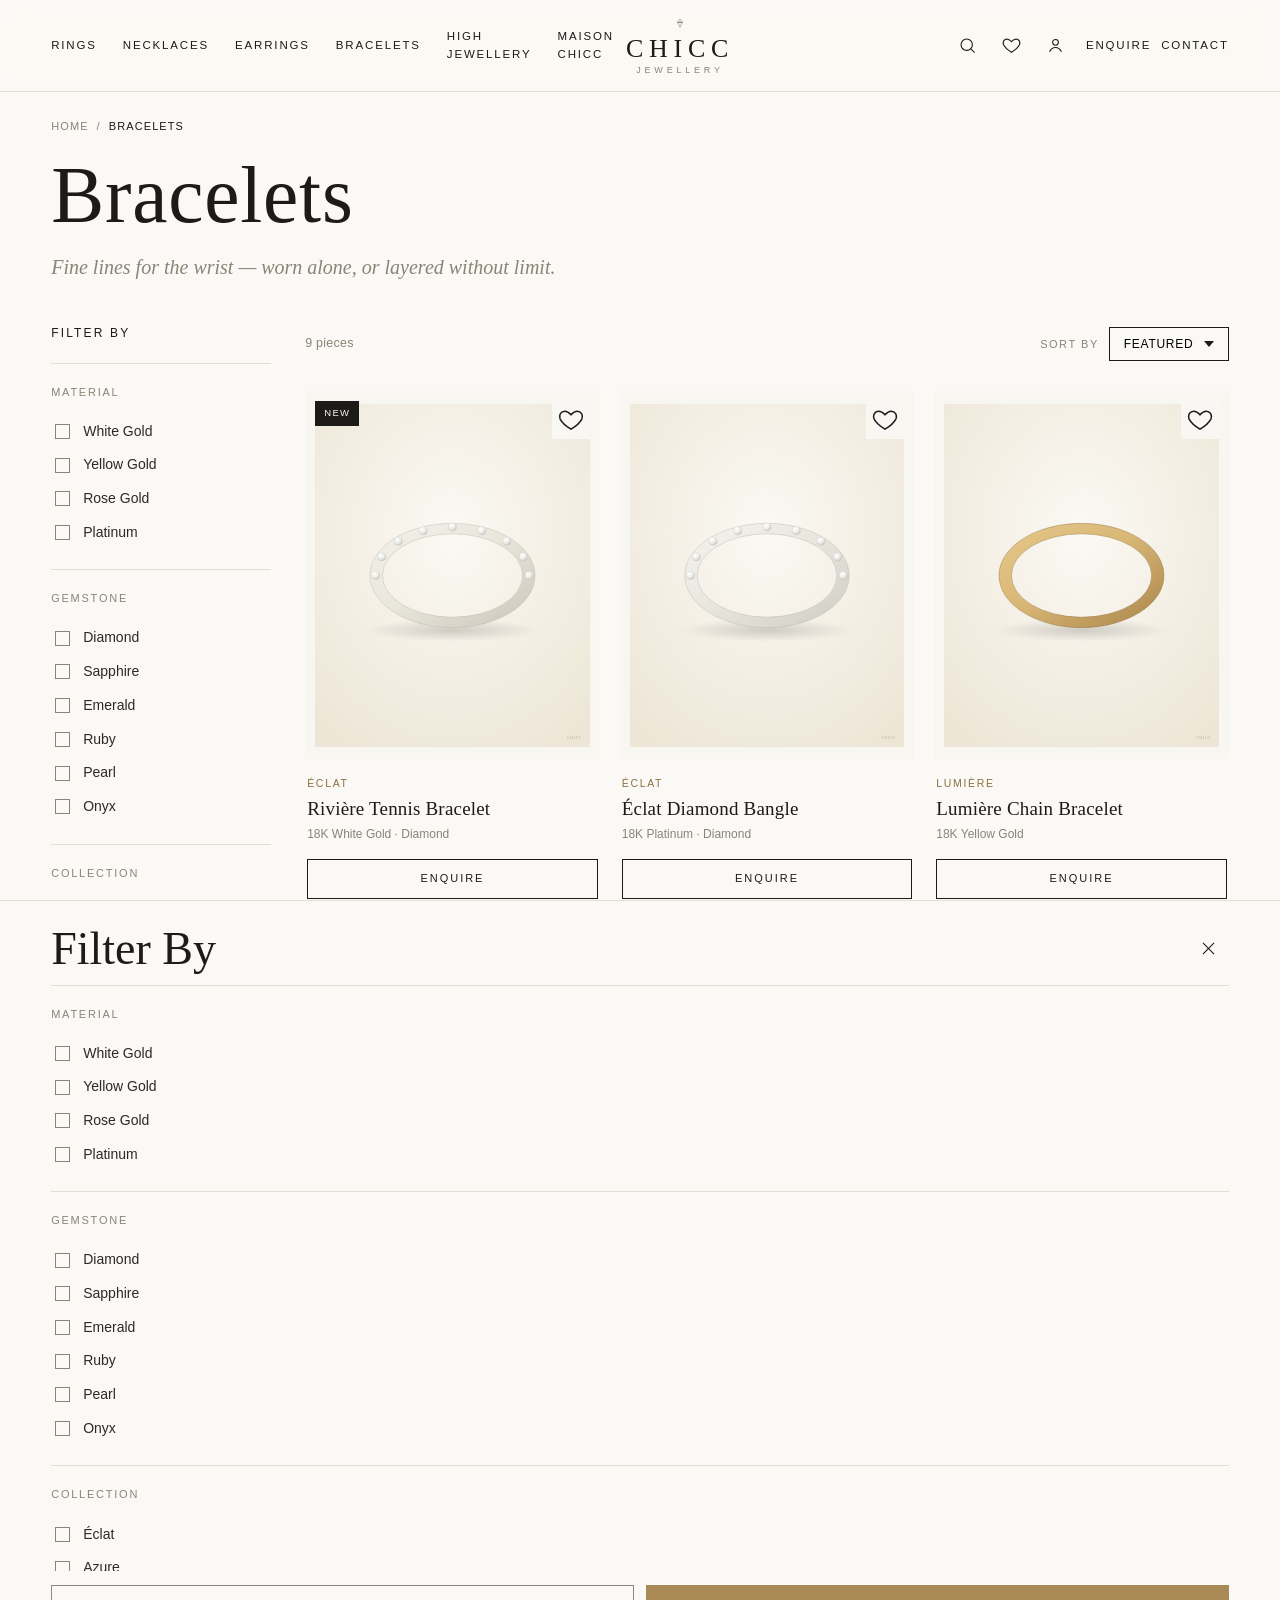
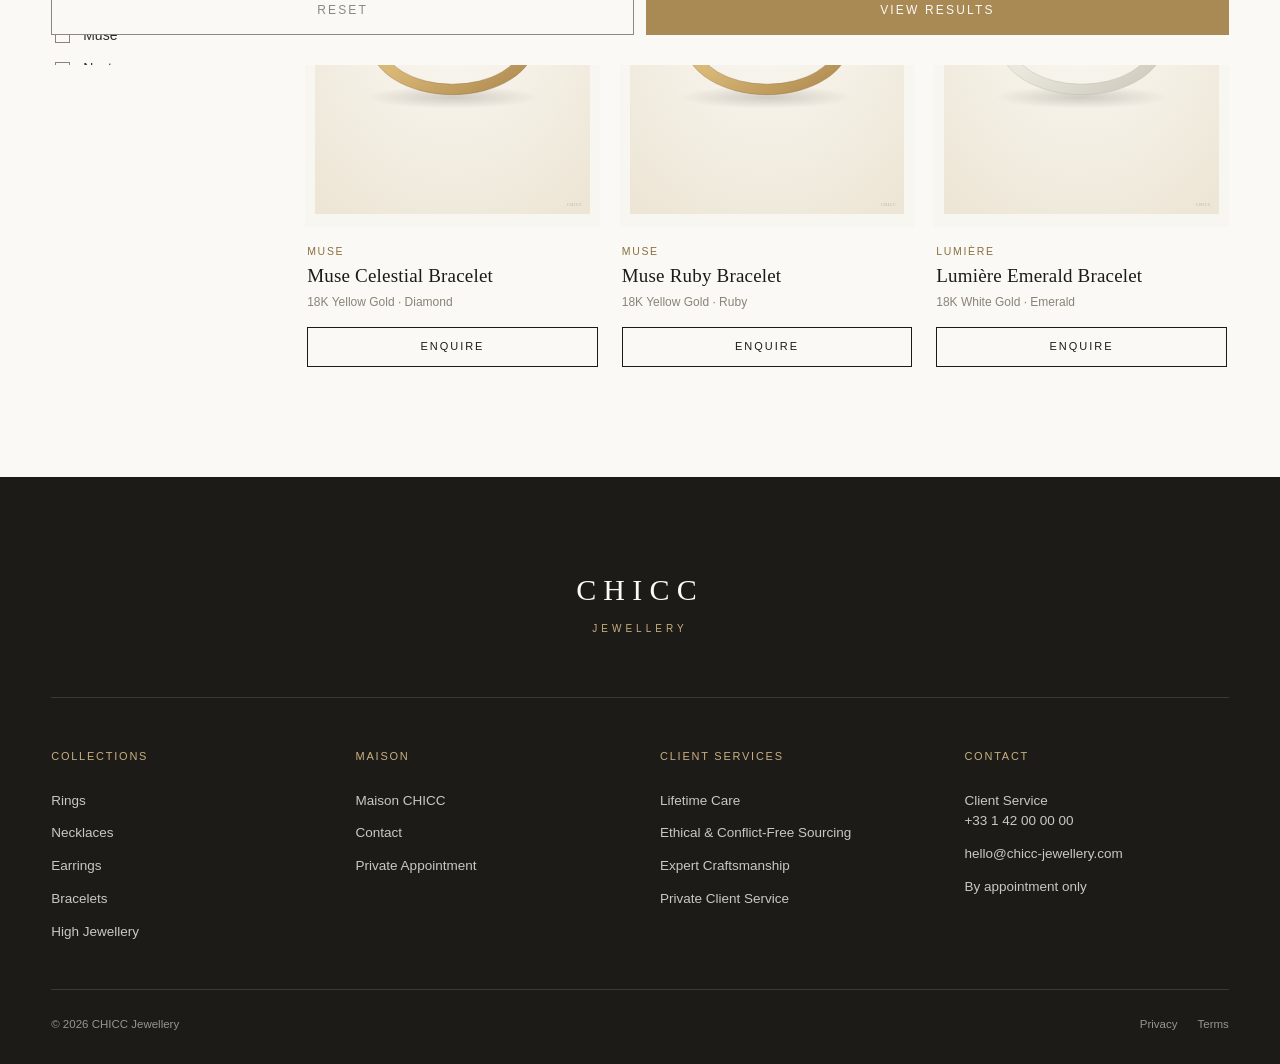
==== commit c7d7e7bd: "Add files via upload" ====
--- a/bracelets.html
+++ b/bracelets.html
@@ -1 +1,434 @@
-<!doctype html><html><head><meta charset="utf-8"><meta name="viewport" content="width=device-width,initial-scale=1"><title>Bracelets — CHICC</title><link rel="stylesheet" href="styles.css"></head><body><header class="top"><nav class="nav"><a href="rings.html">Rings</a><a href="necklaces.html">Necklaces</a><a href="earrings.html">Earrings</a><a href="bracelets.html">Bracelets</a><a href="rings.html">High Jewellery</a><a href="index.html#maison">Maison CHICC</a></nav><a class="brand" href="index.html">CHICC<small>JEWELLERY</small></a><div class="tools"><a href="#" data-enquire="Private Enquiry">Enquire</a><a href="#" data-appointment>Contact</a></div></header><main class="catalog"><div class="crumb">Home &nbsp;/&nbsp; Bracelets</div><div class="catalog-title"><h1>Bracelets</h1><select class="sort" id="sort"><option value="featured">Featured</option><option value="name">Name A–Z</option></select></div><div class="catalog-layout"><aside class="filters"><h4>FILTER BY</h4><div class="filter-group"><b>Material</b><label><input type="checkbox" value="White Gold">White Gold</label><label><input type="checkbox" value="Yellow Gold">Yellow Gold</label><label><input type="checkbox" value="Rose Gold">Rose Gold</label></div><div class="filter-group"><b>Gemstone</b><label><input type="checkbox" value="Diamond">Diamond</label><label><input type="checkbox" value="Sapphire">Sapphire</label><label><input type="checkbox" value="Emerald">Emerald</label><label><input type="checkbox" value="Ruby">Ruby</label><label><input type="checkbox" value="Onyx">Onyx</label></div><button class="reset">RESET FILTERS</button></aside><section class="grid" id="productGrid" data-category="Bracelets"></section></div></main><div class="modal" id="modal"><div class="modal-box"><button class="close">×</button><div class="eyebrow">CHICC Private Client Services</div><h2 id="modalTitle">Private Enquiry</h2><p style="font:14px/1.6 Georgia">Tell us how we may assist you. A CHICC advisor will contact you privately.</p><input placeholder="Full name"><input type="email" placeholder="Email"><input placeholder="Phone (optional)"><textarea rows="4" placeholder="Your message"></textarea><button class="btn dark" onclick="alert('Sample website: enquiry received. Connect this form to your email service before launch.');closeModal()">Send enquiry</button></div></div><script src="products.js"></script><script src="script.js"></script></body></html>+<!DOCTYPE html>
+<html lang="en">
+<head>
+<meta charset="UTF-8">
+<meta name="viewport" content="width=device-width, initial-scale=1.0">
+<title>Bracelets — CHICC Jewellery</title>
+<meta name="description" content="Diamond tennis bracelets, gold chains and gemstone bangles crafted by CHICC.">
+<link rel="icon" type="image/png" href="assets/branding/favicon-32.png">
+<link rel="preconnect" href="https://fonts.googleapis.com">
+<link rel="stylesheet" href="styles.css">
+</head>
+<body data-active="bracelets" data-category="bracelets">
+<a class="visually-hidden" href="#main">Skip to content</a>
+<header class="site-header">
+  <div class="header-inner container">
+    <div class="header-left" style="display:flex;align-items:center;">
+      <button type="button" class="burger" data-menu-open aria-label="Open menu" aria-expanded="false" aria-controls="mobileMenu">
+        <span></span><span></span><span></span>
+      </button>
+      <nav class="header-nav left" aria-label="Primary">
+        <a class="nav-link" href="rings.html">Rings</a>
+        <a class="nav-link" href="necklaces.html">Necklaces</a>
+        <a class="nav-link" href="earrings.html">Earrings</a>
+        <a class="nav-link" href="bracelets.html">Bracelets</a>
+        <a class="nav-link" href="maison.html#high-jewellery">High Jewellery</a>
+        <a class="nav-link" href="maison.html">Maison CHICC</a>
+      </nav>
+    </div>
+
+    <a href="index.html" class="brand-mark" aria-label="CHICC Jewellery — home">
+      <img src="assets/branding/mark.svg" alt="" width="26" height="14">
+      <span class="word">CHICC</span>
+      <span class="sub">JEWELLERY</span>
+    </a>
+
+    <div class="header-nav right header-actions">
+      <button type="button" class="icon-btn" data-search-open aria-label="Search"><svg viewBox="0 0 24 24" fill="none" stroke="currentColor" stroke-width="1.4"><circle cx="11" cy="11" r="7.2"/><path d="M21 21l-4.4-4.4"/></svg></button>
+      <a class="icon-btn" href="wishlist.html" aria-label="Wishlist"><svg viewBox="0 0 24 24" fill="none" stroke="currentColor" stroke-width="1.4"><path d="M12 20.5s-7.5-4.6-10-9.4C.5 7.4 2.6 4 6.3 4c2 0 3.6 1 5.7 3.2C14.1 5 15.7 4 17.7 4c3.7 0 5.8 3.4 4.3 7.1-2.5 4.8-10 9.4-10 9.4Z"/></svg><span class="count" data-wishlist-count style="display:none;"></span></a>
+      <a class="icon-btn" href="contact.html#client-services" aria-label="Account &amp; client services"><svg viewBox="0 0 24 24" fill="none" stroke="currentColor" stroke-width="1.4"><circle cx="12" cy="8" r="3.6"/><path d="M4.5 20c1.6-3.6 4.6-5.4 7.5-5.4s5.9 1.8 7.5 5.4"/></svg></a>
+      <div class="header-cta">
+        <a class="nav-link enquire-link" href="#" data-enquire-open data-piece="General Enquiry">Enquire</a>
+        <a class="nav-link" href="contact.html">Contact</a>
+      </div>
+    </div>
+  </div>
+</header>
+
+<div class="mobile-menu" id="mobileMenu">
+  <div class="mobile-menu-header container">
+    <button type="button" class="icon-btn" data-menu-close aria-label="Close menu"><svg viewBox="0 0 24 24" fill="none" stroke="currentColor" stroke-width="1.4"><path d="M5 5l14 14M19 5L5 19"/></svg></button>
+  </div>
+  <nav class="mobile-menu-list" aria-label="Mobile primary">
+    <a href="rings.html">Rings</a>
+    <a href="necklaces.html">Necklaces</a>
+    <a href="earrings.html">Earrings</a>
+    <a href="bracelets.html">Bracelets</a>
+    <a href="maison.html#high-jewellery">High Jewellery</a>
+    <a href="maison.html">Maison CHICC</a>
+    <a href="#" data-enquire-open data-piece="General Enquiry">Enquire</a>
+    <a href="contact.html">Contact</a>
+  </nav>
+  <div class="mobile-menu-footer">
+    <a class="btn btn-outline btn-block" href="wishlist.html">View Wishlist</a>
+  </div>
+</div>
+
+<main id="main">
+  <div class="container">
+    <nav class="breadcrumb" aria-label="Breadcrumb">
+      <a href="index.html">Home</a><span class="sep">/</span><span class="current">BRACELETS</span>
+    </nav>
+    <div class="category-head">
+      <h1>Bracelets</h1>
+      <p class="lede">Fine lines for the wrist — worn alone, or layered without limit.</p>
+    </div>
+
+    <div class="catalogue">
+      <aside class="filter-panel" aria-label="Filters">
+        <h2 class="fp-title">Filter By</h2>
+        <div class="filter-group">
+          <div class="fg-title">Material</div>
+          <label class="filter-option">
+            <input type="checkbox" data-filter="material" value="White Gold">
+            <span>White Gold</span>
+          </label>
+          <label class="filter-option">
+            <input type="checkbox" data-filter="material" value="Yellow Gold">
+            <span>Yellow Gold</span>
+          </label>
+          <label class="filter-option">
+            <input type="checkbox" data-filter="material" value="Rose Gold">
+            <span>Rose Gold</span>
+          </label>
+          <label class="filter-option">
+            <input type="checkbox" data-filter="material" value="Platinum">
+            <span>Platinum</span>
+          </label>
+        </div>
+        <div class="filter-group">
+          <div class="fg-title">Gemstone</div>
+          <label class="filter-option">
+            <input type="checkbox" data-filter="gemstone" value="Diamond">
+            <span>Diamond</span>
+          </label>
+          <label class="filter-option">
+            <input type="checkbox" data-filter="gemstone" value="Sapphire">
+            <span>Sapphire</span>
+          </label>
+          <label class="filter-option">
+            <input type="checkbox" data-filter="gemstone" value="Emerald">
+            <span>Emerald</span>
+          </label>
+          <label class="filter-option">
+            <input type="checkbox" data-filter="gemstone" value="Ruby">
+            <span>Ruby</span>
+          </label>
+          <label class="filter-option">
+            <input type="checkbox" data-filter="gemstone" value="Pearl">
+            <span>Pearl</span>
+          </label>
+          <label class="filter-option">
+            <input type="checkbox" data-filter="gemstone" value="Onyx">
+            <span>Onyx</span>
+          </label>
+        </div>
+        <div class="filter-group">
+          <div class="fg-title">Collection</div>
+          <label class="filter-option">
+            <input type="checkbox" data-filter="collection" value="Éclat">
+            <span>Éclat</span>
+          </label>
+          <label class="filter-option">
+            <input type="checkbox" data-filter="collection" value="Azure">
+            <span>Azure</span>
+          </label>
+          <label class="filter-option">
+            <input type="checkbox" data-filter="collection" value="Lumière">
+            <span>Lumière</span>
+          </label>
+          <label class="filter-option">
+            <input type="checkbox" data-filter="collection" value="Muse">
+            <span>Muse</span>
+          </label>
+          <label class="filter-option">
+            <input type="checkbox" data-filter="collection" value="Nocturne">
+            <span>Nocturne</span>
+          </label>
+          <label class="filter-option">
+            <input type="checkbox" data-filter="collection" value="Rosée">
+            <span>Rosée</span>
+          </label>
+        </div>
+        <button type="button" class="reset-filters" data-reset-filters disabled>Reset Filters</button>
+      </aside>
+      <div class="catalogue-main">
+        <div class="catalogue-toolbar">
+          <div class="result-count" data-result-count>&nbsp;</div>
+          <div style="display:flex; align-items:center; gap:16px;">
+            <button type="button" class="btn btn-outline btn-sm filter-toggle-btn" data-filter-open>Filter</button>
+            <div class="sort-control">
+              <label for="sortSelect">Sort By</label>
+              <select id="sortSelect" data-sort-select>
+                <option value="featured">Featured</option>
+                <option value="newest">Newest</option>
+                <option value="name-asc">Name A–Z</option>
+                <option value="name-desc">Name Z–A</option>
+              </select>
+            </div>
+          </div>
+        </div>
+        <div class="product-grid" data-product-grid></div>
+      </div>
+    </div>
+  </div>
+</main>
+<div class="filter-drawer-backdrop" data-filter-backdrop></div>
+<div class="filter-drawer" data-filter-drawer aria-label="Filters">
+  <div class="filter-drawer-head">
+    <h2 class="fp-title" style="margin:0;">Filter By</h2>
+    <button type="button" class="icon-btn" data-filter-close aria-label="Close filters"><svg viewBox="0 0 24 24" fill="none" stroke="currentColor" stroke-width="1.4"><path d="M5 5l14 14M19 5L5 19"/></svg></button>
+  </div>
+        <div class="filter-group">
+          <div class="fg-title">Material</div>
+          <label class="filter-option">
+            <input type="checkbox" data-filter="material" value="White Gold">
+            <span>White Gold</span>
+          </label>
+          <label class="filter-option">
+            <input type="checkbox" data-filter="material" value="Yellow Gold">
+            <span>Yellow Gold</span>
+          </label>
+          <label class="filter-option">
+            <input type="checkbox" data-filter="material" value="Rose Gold">
+            <span>Rose Gold</span>
+          </label>
+          <label class="filter-option">
+            <input type="checkbox" data-filter="material" value="Platinum">
+            <span>Platinum</span>
+          </label>
+        </div>
+        <div class="filter-group">
+          <div class="fg-title">Gemstone</div>
+          <label class="filter-option">
+            <input type="checkbox" data-filter="gemstone" value="Diamond">
+            <span>Diamond</span>
+          </label>
+          <label class="filter-option">
+            <input type="checkbox" data-filter="gemstone" value="Sapphire">
+            <span>Sapphire</span>
+          </label>
+          <label class="filter-option">
+            <input type="checkbox" data-filter="gemstone" value="Emerald">
+            <span>Emerald</span>
+          </label>
+          <label class="filter-option">
+            <input type="checkbox" data-filter="gemstone" value="Ruby">
+            <span>Ruby</span>
+          </label>
+          <label class="filter-option">
+            <input type="checkbox" data-filter="gemstone" value="Pearl">
+            <span>Pearl</span>
+          </label>
+          <label class="filter-option">
+            <input type="checkbox" data-filter="gemstone" value="Onyx">
+            <span>Onyx</span>
+          </label>
+        </div>
+        <div class="filter-group">
+          <div class="fg-title">Collection</div>
+          <label class="filter-option">
+            <input type="checkbox" data-filter="collection" value="Éclat">
+            <span>Éclat</span>
+          </label>
+          <label class="filter-option">
+            <input type="checkbox" data-filter="collection" value="Azure">
+            <span>Azure</span>
+          </label>
+          <label class="filter-option">
+            <input type="checkbox" data-filter="collection" value="Lumière">
+            <span>Lumière</span>
+          </label>
+          <label class="filter-option">
+            <input type="checkbox" data-filter="collection" value="Muse">
+            <span>Muse</span>
+          </label>
+          <label class="filter-option">
+            <input type="checkbox" data-filter="collection" value="Nocturne">
+            <span>Nocturne</span>
+          </label>
+          <label class="filter-option">
+            <input type="checkbox" data-filter="collection" value="Rosée">
+            <span>Rosée</span>
+          </label>
+        </div>
+  <div class="filter-drawer-foot">
+    <button type="button" class="btn btn-outline" data-reset-filters disabled>Reset</button>
+    <button type="button" class="btn btn-gold" data-filter-apply>View Results</button>
+  </div>
+</div>
+<footer class="site-footer">
+  <div class="container">
+    <div class="footer-brand">
+      <div class="word">CHICC</div>
+      <div class="sub">JEWELLERY</div>
+    </div>
+    <div class="footer-grid">
+      <div class="footer-col">
+        <h4>Collections</h4>
+        <a href="rings.html">Rings</a>
+        <a href="necklaces.html">Necklaces</a>
+        <a href="earrings.html">Earrings</a>
+        <a href="bracelets.html">Bracelets</a>
+        <a href="maison.html#high-jewellery">High Jewellery</a>
+      </div>
+      <div class="footer-col">
+        <h4>Maison</h4>
+        <a href="maison.html">Maison CHICC</a>
+        <a href="contact.html">Contact</a>
+        <a href="contact.html#appointment">Private Appointment</a>
+      </div>
+      <div class="footer-col">
+        <h4>Client Services</h4>
+        <a href="maison.html#care">Lifetime Care</a>
+        <a href="maison.html#sourcing">Ethical &amp; Conflict-Free Sourcing</a>
+        <a href="maison.html#craftsmanship">Expert Craftsmanship</a>
+        <a href="contact.html#client-services">Private Client Service</a>
+      </div>
+      <div class="footer-col">
+        <h4>Contact</h4>
+        <p>Client Service<br>+33 1 42 00 00 00</p>
+        <p>hello@chicc-jewellery.com</p>
+        <p>By appointment only</p>
+      </div>
+    </div>
+    <div class="footer-bottom">
+      <span>&copy; 2026 CHICC Jewellery</span>
+      <div class="legal-links">
+        <a href="#">Privacy</a>
+        <a href="#">Terms</a>
+      </div>
+    </div>
+  </div>
+</footer>
+
+<!-- Search overlay -->
+<div class="search-overlay" data-search-overlay>
+  <div class="search-inner container" style="position:relative;">
+    <button type="button" class="icon-btn search-close" data-search-close aria-label="Close search"><svg viewBox="0 0 24 24" fill="none" stroke="currentColor" stroke-width="1.4"><path d="M5 5l14 14M19 5L5 19"/></svg></button>
+    <div class="eyebrow">Search</div>
+    <div class="search-field">
+      <svg viewBox="0 0 24 24" fill="none" stroke="currentColor" stroke-width="1.4"><circle cx="11" cy="11" r="7.2"/><path d="M21 21l-4.4-4.4"/></svg>
+      <input type="text" data-search-input placeholder="Search “diamond”, “Azure”, “ring”…" aria-label="Search products">
+    </div>
+    <p class="search-hint" data-search-hint>Try a gemstone, material, collection or category — e.g. “sapphire”, “gold”, “Muse”, “bracelet”.</p>
+    <div class="search-results" data-search-results></div>
+  </div>
+</div>
+
+<!-- Private enquiry modal -->
+<div class="modal-backdrop" data-enquiry-modal>
+  <div class="modal" role="dialog" aria-modal="true" aria-labelledby="enquiryTitle">
+    <button type="button" class="modal-close" data-modal-close aria-label="Close"><svg viewBox="0 0 24 24" fill="none" stroke="currentColor" stroke-width="1.4"><path d="M5 5l14 14M19 5L5 19"/></svg></button>
+    <div class="eyebrow">Private Enquiry</div>
+    <h2 id="enquiryTitle">Enquire for this piece</h2>
+    <p class="modal-sub">Share your details and a member of CHICC Client Service will contact you personally.</p>
+    <form novalidate>
+      <div class="form-row">
+        <label for="enq-piece">Piece</label>
+        <input type="text" id="enq-piece" name="piece" data-piece-field readonly>
+      </div>
+      <div class="form-grid">
+        <div class="form-row">
+          <label for="enq-name">Full Name</label>
+          <input type="text" id="enq-name" name="fullName" required autocomplete="name">
+        </div>
+        <div class="form-row">
+          <label for="enq-email">Email Address</label>
+          <input type="email" id="enq-email" name="email" required autocomplete="email">
+        </div>
+      </div>
+      <div class="form-grid">
+        <div class="form-row">
+          <label for="enq-phone">Phone Number</label>
+          <input type="tel" id="enq-phone" name="phone" autocomplete="tel">
+        </div>
+        <div class="form-row">
+          <label for="enq-country">Country</label>
+          <input type="text" id="enq-country" name="country" autocomplete="country-name">
+        </div>
+      </div>
+      <div class="form-row">
+        <label for="enq-message">Message</label>
+        <textarea id="enq-message" name="message" placeholder="Tell us about sizing, customisation or anything else we can help with."></textarea>
+      </div>
+      <button type="submit" class="btn btn-gold btn-block">Send Enquiry</button>
+    </form>
+    <div class="form-success" data-form-success style="display:none;">
+      <div class="tick">&#10003;</div>
+      <h3>Thank you.</h3>
+      <p>CHICC Client Service will contact you shortly.</p>
+    </div>
+  </div>
+</div>
+
+<!-- Private appointment modal -->
+<div class="modal-backdrop" data-appointment-modal>
+  <div class="modal" role="dialog" aria-modal="true" aria-labelledby="apptTitle">
+    <button type="button" class="modal-close" data-modal-close aria-label="Close"><svg viewBox="0 0 24 24" fill="none" stroke="currentColor" stroke-width="1.4"><path d="M5 5l14 14M19 5L5 19"/></svg></button>
+    <div class="eyebrow">Client Service</div>
+    <h2 id="apptTitle">Book a Private Appointment</h2>
+    <p class="modal-sub">Visit our atelier for a one-to-one consultation with a CHICC jewellery specialist.</p>
+    <form novalidate>
+      <div class="form-grid">
+        <div class="form-row">
+          <label for="appt-name">Name</label>
+          <input type="text" id="appt-name" name="fullName" required autocomplete="name">
+        </div>
+        <div class="form-row">
+          <label for="appt-email">Email</label>
+          <input type="email" id="appt-email" name="email" required autocomplete="email">
+        </div>
+      </div>
+      <div class="form-grid">
+        <div class="form-row">
+          <label for="appt-phone">Phone</label>
+          <input type="tel" id="appt-phone" name="phone" autocomplete="tel">
+        </div>
+        <div class="form-row">
+          <label for="appt-country">Country</label>
+          <input type="text" id="appt-country" name="country" autocomplete="country-name">
+        </div>
+      </div>
+      <div class="form-grid">
+        <div class="form-row">
+          <label for="appt-date">Preferred Date</label>
+          <input type="date" id="appt-date" name="preferredDate">
+        </div>
+        <div class="form-row">
+          <label for="appt-time">Preferred Time</label>
+          <input type="time" id="appt-time" name="preferredTime">
+        </div>
+      </div>
+      <div class="form-grid">
+        <div class="form-row">
+          <label for="appt-location">Preferred Location</label>
+          <select id="appt-location" name="location">
+            <option>Paris Atelier</option>
+            <option>London Salon</option>
+            <option>New York Salon</option>
+            <option>Virtual Appointment</option>
+          </select>
+        </div>
+        <div class="form-row">
+          <label for="appt-piece">Interested Piece</label>
+          <input type="text" id="appt-piece" name="piece" data-piece-field placeholder="Optional">
+        </div>
+      </div>
+      <div class="form-row">
+        <label for="appt-message">Message</label>
+        <textarea id="appt-message" name="message" placeholder="Anything you'd like us to prepare for your visit."></textarea>
+      </div>
+      <button type="submit" class="btn btn-gold btn-block">Request Appointment</button>
+    </form>
+    <div class="form-success" data-form-success style="display:none;">
+      <div class="tick">&#10003;</div>
+      <h3>Thank you.</h3>
+      <p>CHICC Client Service will confirm your appointment shortly.</p>
+    </div>
+  </div>
+</div>
+<script src="products.js"></script>
+<script src="script.js"></script>
+</body>
+</html>
--- a/styles.css
+++ b/styles.css
@@ -1 +1,858 @@
-:root{--ink:#171714;--muted:#77736b;--line:#dedbd3;--cream:#f7f4ee;--paper:#fffefa;--gold:#92734b}*{box-sizing:border-box}html{font-size:16px}body{margin:0;background:var(--paper);color:var(--ink);font-family:Arial,Helvetica,sans-serif;-webkit-font-smoothing:antialiased;text-rendering:geometricPrecision}a{color:inherit;text-decoration:none}button,input{font:inherit}.serif,h1,h2,h3,.brand{font-family:Georgia,'Times New Roman',serif;font-weight:400}.top{height:78px;border-bottom:1px solid var(--line);display:grid;grid-template-columns:1fr auto 1fr;align-items:center;padding:0 42px;background:#fffefa;position:sticky;top:0;z-index:20}.nav,.tools{display:flex;gap:32px;align-items:center;font-size:10px;letter-spacing:.08em;text-transform:uppercase}.tools{justify-content:flex-end}.brand{text-align:center;font-size:28px;letter-spacing:.16em;line-height:.8}.brand small{display:block;font:7px Arial;letter-spacing:.35em;margin-top:10px}.hero{height:520px;display:grid;grid-template-columns:1.05fr .95fr;background:#7b6d5d;overflow:hidden}.hero-img{background:url('assets/hero.jpg') center/cover no-repeat;min-height:100%}.hero-copy{color:#fff;display:flex;flex-direction:column;justify-content:center;padding:70px 11%}.eyebrow{font-size:10px;letter-spacing:.18em;text-transform:uppercase}.hero h1{font-size:58px;line-height:1.02;margin:28px 0 20px;max-width:500px}.hero p{font:17px/1.6 Georgia,serif;max-width:420px}.btn{height:44px;min-width:150px;padding:0 22px;border:1px solid var(--ink);background:transparent;text-transform:uppercase;letter-spacing:.09em;font-size:10px;cursor:pointer;display:inline-flex;align-items:center;justify-content:center}.btn.light{border-color:#fff;color:#fff;width:max-content;margin-top:22px}.btn.dark{background:#151515;color:white;border-color:#151515;width:100%}.benefits{max-width:1440px;margin:auto;display:grid;grid-template-columns:repeat(3,1fr);padding:28px 55px;border-bottom:1px solid var(--line);gap:30px}.benefit{display:grid;grid-template-columns:36px 1fr;gap:15px}.benefit b{font-size:11px;letter-spacing:.08em}.benefit p{font-size:11px;line-height:1.5;margin:6px 0;color:#555}.section{max-width:1440px;margin:0 auto;padding:58px 55px}.section-head{display:flex;align-items:end;justify-content:space-between;margin-bottom:26px}.section h2{font-size:34px;margin:0}.text-link{font-size:10px;text-transform:uppercase;letter-spacing:.1em;border-bottom:1px solid}.collections{display:grid;grid-template-columns:repeat(4,1fr);gap:18px}.collection{border:1px solid var(--line);background:#faf8f3}.collection img{width:100%;height:230px;object-fit:cover;display:block}.collection .pad{padding:18px}.collection h3{font-size:18px;margin:0 0 8px}.collection p{font-size:11px;margin:0;color:#555}.maison{display:grid;grid-template-columns:.8fr 1.2fr;background:var(--cream);margin-top:38px;min-height:300px}.maison-copy{padding:48px}.maison h2{font-size:34px;margin:16px 0}.maison p{font:14px/1.7 Georgia,serif;max-width:430px}.maison img{width:100%;height:100%;object-fit:cover}.catalog{max-width:1480px;margin:0 auto;padding:36px 42px 80px}.crumb{font-size:9px;text-transform:uppercase;letter-spacing:.08em;color:#777;margin-bottom:22px}.catalog-title{display:flex;justify-content:space-between;align-items:end;margin-bottom:20px}.catalog-title h1{font-size:42px;margin:0}.sort{height:36px;border:1px solid var(--line);background:white;padding:0 12px;font-size:11px}.catalog-layout{display:grid;grid-template-columns:190px 1fr;gap:18px}.filters{border:1px solid var(--line);padding:18px;align-self:start;position:sticky;top:96px}.filters h4{font-size:10px;letter-spacing:.08em;margin:0 0 20px}.filter-group{padding:15px 0;border-top:1px solid var(--line)}.filter-group b{font-size:9px;text-transform:uppercase;display:block;margin-bottom:10px}.filter-group label{display:block;font-size:10px;margin:9px 0;cursor:pointer}.filter-group input{margin-right:8px}.reset{border:0;background:none;text-decoration:underline;font-size:9px;padding:15px 0;cursor:pointer}.grid{display:grid;grid-template-columns:repeat(3,minmax(0,1fr));gap:16px}.card{border:1px solid #ebe8e1;background:#fff;min-width:0}.card-image{height:235px;background:#f5f1e9;overflow:hidden;position:relative;cursor:pointer}.card-image img{width:100%;height:100%;object-fit:contain;display:block;image-rendering:auto;transform:translateZ(0)}.heart{position:absolute;right:12px;bottom:10px;width:30px;height:30px;border:0;background:rgba(255,255,255,.85);border-radius:50%;cursor:pointer;font-size:18px}.card-info{padding:13px 14px 15px;min-height:105px}.card .collection-name{font-size:8px;letter-spacing:.1em}.card h3{font-size:15px;margin:7px 0 6px;white-space:nowrap;overflow:hidden;text-overflow:ellipsis}.card .material{font-size:9px;color:#666;min-height:14px}.card-actions{display:flex;gap:8px;margin-top:10px}.mini-btn{height:28px;min-width:72px;padding:0 10px;border:1px solid var(--line);background:#fff;font-size:8px;text-transform:uppercase;letter-spacing:.06em;cursor:pointer}.product-page{max-width:1480px;margin:auto;padding:28px 42px 70px}.product-shell{display:grid;grid-template-columns:75px minmax(0,1.25fr) minmax(310px,.65fr);gap:18px}.thumbs{display:flex;flex-direction:column;gap:12px}.thumbs img{width:75px;height:75px;object-fit:contain;background:var(--cream);border:1px solid var(--line);cursor:pointer}.main-product{height:650px;background:var(--cream);display:flex;align-items:center;justify-content:center;overflow:hidden}.main-product img{width:100%;height:100%;object-fit:contain}.product-copy{padding:8px 16px}.product-copy h1{font-size:28px;line-height:1.2;margin:18px 0 8px}.product-copy .desc{font:14px/1.7 Georgia,serif;margin:25px 0}.accordion{border-top:1px solid var(--line)}.accordion button{width:100%;height:50px;border:0;border-bottom:1px solid var(--line);background:none;text-align:left;font-size:10px;text-transform:uppercase;cursor:pointer}.product-buttons{display:grid;gap:10px;margin-top:25px}.modal{position:fixed;inset:0;background:rgba(0,0,0,.45);z-index:50;display:none;align-items:center;justify-content:center;padding:20px}.modal.open{display:flex}.modal-box{background:#fffefa;width:min(520px,100%);padding:35px;position:relative}.modal-box h2{font-size:30px;margin-top:0}.modal-box input,.modal-box textarea{width:100%;border:1px solid var(--line);padding:12px;margin:7px 0;background:white}.close{position:absolute;right:18px;top:15px;border:0;background:none;font-size:22px;cursor:pointer}.empty{grid-column:1/-1;padding:80px;text-align:center;font:24px Georgia;color:#777}@media(max-width:900px){.top{padding:0 18px;height:68px}.nav{display:none}.tools{gap:14px}.hero{grid-template-columns:1fr;height:600px;position:relative}.hero-img{position:absolute;inset:0}.hero-copy{position:relative;background:linear-gradient(90deg,rgba(0,0,0,.05),rgba(0,0,0,.55));align-items:flex-end;text-align:right}.hero h1{font-size:46px}.benefits{grid-template-columns:1fr;padding:25px}.section{padding:42px 20px}.collections{grid-template-columns:repeat(2,1fr)}.maison{grid-template-columns:1fr}.maison img{height:260px}.catalog{padding:25px 16px}.catalog-layout{grid-template-columns:1fr}.filters{position:static}.grid{grid-template-columns:repeat(2,1fr)}.product-page{padding:20px 16px}.product-shell{grid-template-columns:1fr}.thumbs{flex-direction:row}.main-product{height:420px}.card-image{height:200px}}@media(max-width:560px){.grid{grid-template-columns:1fr}.collections{grid-template-columns:1fr}.hero h1{font-size:40px}.brand{font-size:22px}.card-image{height:270px}}
+/* ==========================================================================
+   CHICC JEWELLERY — Design System
+   Modern European luxury jewellery maison.
+   ========================================================================== */
+
+/* Typography note: this build intentionally does not call any external
+   font CDN (see README — the sandbox this project was authored in cannot
+   reach font/image CDNs, and a luxury site should not depend on a
+   third-party request for its type to render anyway). The stacks below
+   name only fonts that ship on essentially every device (Georgia for the
+   editorial serif, the platform UI sans for interface text) so rendering
+   is guaranteed and identical everywhere — no unavailable named font
+   left in the stack for an OS to mis-substitute. To upgrade to a custom
+   webfont, add files under assets/fonts/, an @font-face block here, and
+   put that family name first in --font-serif / --font-sans below. */
+
+:root {
+  /* Palette */
+  --ivory-1: #FAF9F5;
+  --ivory-2: #F8F6F1;
+  --ivory-3: #F4F0E8;
+  --charcoal: #1C1B18;
+  --charcoal-soft: #2B2A26;
+  --grey-warm: #8A8477;
+  --grey-line: #E3DED2;
+  --gold: #A98A55;
+  --gold-light: #C9AF80;
+  --gold-dark: #8C7040;
+  --white: #FFFFFF;
+
+  /* Type */
+  --font-serif: Georgia, 'Iowan Old Style', 'Times New Roman', 'STIXGeneral', serif;
+  --font-sans: -apple-system, BlinkMacSystemFont, 'Helvetica Neue', Helvetica, Arial, sans-serif;
+
+  /* Layout */
+  --header-h: 92px;
+  --header-h-scrolled: 72px;
+  --container-max: 1360px;
+  --gutter: clamp(20px, 4vw, 64px);
+
+  /* Motion */
+  --ease: cubic-bezier(.22,.61,.36,1);
+  --fast: 180ms;
+  --med: 340ms;
+  --slow: 620ms;
+
+  /* Buttons — fixed, never override */
+  --btn-h: 50px;
+  --btn-h-sm: 40px;
+  --btn-pad-x: 30px;
+  --btn-font: 12px;
+}
+
+/* ---------------------------------- Reset ---------------------------------- */
+*, *::before, *::after { box-sizing: border-box; }
+html { scroll-behavior: smooth; scroll-padding-top: 110px; }
+body {
+  margin: 0;
+  background: var(--ivory-1);
+  color: var(--charcoal);
+  font-family: var(--font-sans);
+  font-size: 16px;
+  line-height: 1.55;
+  -webkit-font-smoothing: antialiased;
+  -moz-osx-font-smoothing: grayscale;
+  text-rendering: optimizeLegibility;
+}
+img { max-width: 100%; display: block; }
+a { color: inherit; text-decoration: none; }
+ul { margin: 0; padding: 0; list-style: none; }
+button { font-family: inherit; cursor: pointer; }
+h1, h2, h3, h4, p { margin: 0; }
+input, select, textarea { font-family: inherit; font-size: 16px; }
+.visually-hidden {
+  position: absolute; width: 1px; height: 1px; padding: 0; margin: -1px;
+  overflow: hidden; clip: rect(0,0,0,0); white-space: nowrap; border: 0;
+}
+:focus-visible { outline: 2px solid var(--gold); outline-offset: 2px; }
+
+.container {
+  max-width: var(--container-max);
+  margin: 0 auto;
+  padding: 0 var(--gutter);
+}
+
+/* ---------------------------------- Type ---------------------------------- */
+.eyebrow {
+  font-family: var(--font-sans);
+  font-size: 11px;
+  letter-spacing: 0.28em;
+  text-transform: uppercase;
+  color: var(--grey-warm);
+  font-weight: 500;
+}
+.eyebrow.on-dark { color: var(--gold-light); }
+
+h1, .h1 {
+  font-family: var(--font-serif);
+  font-weight: 400;
+  font-size: clamp(40px, 6.2vw, 80px);
+  line-height: 1.06;
+  letter-spacing: 0.01em;
+}
+h2, .h2 {
+  font-family: var(--font-serif);
+  font-weight: 400;
+  font-size: clamp(30px, 3.6vw, 46px);
+  line-height: 1.12;
+}
+h3, .h3 {
+  font-family: var(--font-serif);
+  font-weight: 500;
+  font-size: clamp(20px, 2vw, 26px);
+  line-height: 1.25;
+}
+.lede {
+  font-family: var(--font-serif);
+  font-style: italic;
+  font-size: clamp(17px, 1.6vw, 20px);
+  color: var(--charcoal-soft);
+  line-height: 1.6;
+  font-weight: 400;
+}
+.body-text { font-size: 15px; color: var(--charcoal-soft); }
+.small-caps {
+  font-size: 11px;
+  letter-spacing: 0.22em;
+  text-transform: uppercase;
+  font-weight: 500;
+}
+
+/* ---------------------------------- Buttons -------------------------------- */
+/* Stable, isolated dimensions — never resized by any interaction. */
+.btn {
+  display: inline-flex;
+  align-items: center;
+  justify-content: center;
+  height: var(--btn-h);
+  min-height: var(--btn-h);
+  max-height: var(--btn-h);
+  padding: 0 var(--btn-pad-x);
+  font-family: var(--font-sans);
+  font-size: var(--btn-font);
+  font-weight: 500;
+  letter-spacing: 0.18em;
+  text-transform: uppercase;
+  line-height: 1;
+  white-space: nowrap;
+  border-radius: 0;
+  border: 1px solid var(--charcoal);
+  background: var(--charcoal);
+  color: var(--ivory-1);
+  transition: background var(--fast) var(--ease), color var(--fast) var(--ease), border-color var(--fast) var(--ease), opacity var(--fast) var(--ease);
+  box-sizing: border-box;
+  flex: 0 0 auto;
+}
+.btn:hover { background: var(--charcoal-soft); }
+.btn-outline {
+  background: transparent;
+  color: var(--charcoal);
+  border: 1px solid var(--charcoal);
+}
+.btn-outline:hover { background: var(--charcoal); color: var(--ivory-1); }
+.btn-outline.on-dark { color: var(--ivory-1); border-color: rgba(250,249,245,0.55); }
+.btn-outline.on-dark:hover { background: var(--ivory-1); color: var(--charcoal); }
+.btn-gold {
+  background: var(--gold);
+  border: 1px solid var(--gold);
+  color: var(--ivory-1);
+}
+.btn-gold:hover { background: var(--gold-dark); border-color: var(--gold-dark); }
+.btn-sm { height: var(--btn-h-sm); min-height: var(--btn-h-sm); max-height: var(--btn-h-sm); padding: 0 20px; font-size: 11px; }
+.btn-block { width: 100%; }
+.btn[disabled] { opacity: 0.5; cursor: not-allowed; }
+
+.link-underline {
+  position: relative;
+  font-size: 12px;
+  letter-spacing: 0.16em;
+  text-transform: uppercase;
+  font-weight: 500;
+  padding-bottom: 4px;
+  border-bottom: 1px solid currentColor;
+}
+
+/* Icon buttons — fixed square hit areas, never affected by page state */
+.icon-btn {
+  display: inline-flex;
+  align-items: center;
+  justify-content: center;
+  width: 40px;
+  height: 40px;
+  min-width: 40px;
+  min-height: 40px;
+  background: transparent;
+  border: none;
+  color: var(--charcoal);
+  position: relative;
+  flex: 0 0 auto;
+}
+.icon-btn svg { width: 19px; height: 19px; flex: 0 0 auto; }
+.icon-btn .count {
+  position: absolute;
+  top: 2px;
+  right: 2px;
+  font-size: 9px;
+  font-family: var(--font-sans);
+  background: var(--charcoal);
+  color: var(--ivory-1);
+  min-width: 15px;
+  height: 15px;
+  border-radius: 50%;
+  display: flex;
+  align-items: center;
+  justify-content: center;
+  padding: 0 2px;
+}
+
+/* ---------------------------------- Header ---------------------------------- */
+.site-header {
+  position: sticky;
+  top: 0;
+  z-index: 500;
+  background: rgba(250,249,245,0.92);
+  backdrop-filter: saturate(140%) blur(10px);
+  border-bottom: 1px solid var(--grey-line);
+  height: var(--header-h);
+  transition: height var(--med) var(--ease);
+}
+.site-header.is-scrolled { height: var(--header-h-scrolled); }
+.header-inner {
+  max-width: var(--container-max);
+  margin: 0 auto;
+  padding: 0 var(--gutter);
+  height: 100%;
+  display: grid;
+  grid-template-columns: 1fr auto 1fr;
+  align-items: center;
+  gap: 12px;
+}
+.header-nav { display: flex; align-items: center; gap: 26px; }
+.header-nav.left { justify-content: flex-start; }
+.header-nav.right { justify-content: flex-end; }
+.nav-link {
+  font-size: 11.5px;
+  letter-spacing: 0.16em;
+  text-transform: uppercase;
+  font-weight: 500;
+  color: var(--charcoal);
+  padding: 6px 0;
+  position: relative;
+}
+.nav-link::after {
+  content: '';
+  position: absolute;
+  left: 0; right: 0; bottom: -2px;
+  height: 1px;
+  background: var(--gold);
+  transform: scaleX(0);
+  transform-origin: left;
+  transition: transform var(--fast) var(--ease);
+}
+.nav-link:hover::after, .nav-link.active::after { transform: scaleX(1); }
+
+.brand-mark {
+  display: flex;
+  flex-direction: column;
+  align-items: center;
+  line-height: 1;
+  gap: 4px;
+}
+.brand-mark .word {
+  font-family: var(--font-serif);
+  font-size: 26px;
+  letter-spacing: 0.22em;
+  font-weight: 500;
+  color: var(--charcoal);
+}
+.brand-mark .sub {
+  font-family: var(--font-sans);
+  font-size: 9px;
+  letter-spacing: 0.42em;
+  color: var(--grey-warm);
+  font-weight: 500;
+}
+.brand-mark img { height: 14px; margin-bottom: 2px; opacity: 0.85; }
+
+.header-actions { display: flex; align-items: center; gap: 4px; }
+.header-cta { display: flex; align-items: center; gap: 10px; margin-left: 6px; }
+
+.burger {
+  display: none;
+  width: 40px; height: 40px;
+  border: none; background: none;
+  flex-direction: column; align-items: center; justify-content: center; gap: 5px;
+}
+.burger span { width: 20px; height: 1px; background: var(--charcoal); display: block; transition: transform var(--fast) var(--ease), opacity var(--fast) var(--ease); }
+
+/* ---------------------------------- Mobile Menu ---------------------------------- */
+.mobile-menu {
+  position: fixed; inset: 0; z-index: 900;
+  background: var(--ivory-1);
+  transform: translateX(100%);
+  transition: transform var(--med) var(--ease);
+  overflow-y: auto;
+  display: flex; flex-direction: column;
+}
+.mobile-menu.is-open { transform: translateX(0); }
+.mobile-menu-header { display: flex; justify-content: flex-end; padding: 20px var(--gutter); }
+.mobile-menu-list { padding: 10px var(--gutter) 40px; display: flex; flex-direction: column; }
+.mobile-menu-list a {
+  font-family: var(--font-serif);
+  font-size: 30px;
+  padding: 14px 0;
+  border-bottom: 1px solid var(--grey-line);
+}
+.mobile-menu-footer { margin-top: auto; padding: 24px var(--gutter) 40px; display: flex; gap: 14px; }
+
+/* ---------------------------------- Hero ---------------------------------- */
+.hero {
+  position: relative;
+  height: min(88vh, 900px);
+  min-height: 520px;
+  overflow: hidden;
+  background: var(--charcoal);
+}
+/* Guarantees headline legibility regardless of how the artwork crops at a
+   given breakpoint — independent of image content, so it can never fail
+   the way a fixed-position image motif can when object-fit: cover crops
+   differently on mobile. */
+.hero::before {
+  content: '';
+  position: absolute;
+  inset: 0;
+  z-index: 1;
+  background: linear-gradient(100deg, var(--ivory-1) 0%, rgba(250,249,245,0.94) 30%, rgba(250,249,245,0.55) 46%, rgba(250,249,245,0) 62%);
+  pointer-events: none;
+}
+.hero-slides { position: relative; width: 100%; height: 100%; z-index: 0; }
+.hero-content { z-index: 2; }
+.hero-controls { z-index: 2; }
+.hero-slide {
+  position: absolute; inset: 0;
+  opacity: 0;
+  visibility: hidden;
+  transition: opacity var(--slow) var(--ease);
+}
+.hero-slide.is-active { opacity: 1; visibility: visible; }
+.hero-slide img { width: 100%; height: 100%; object-fit: cover; object-position: center; }
+.hero-content {
+  position: absolute;
+  left: var(--gutter);
+  bottom: 12%;
+  max-width: 560px;
+  color: var(--charcoal);
+}
+.hero-content .eyebrow { color: var(--gold-dark); margin-bottom: 18px; }
+.hero-content h1 { color: var(--charcoal); margin-bottom: 22px; }
+.hero-content .lede { color: var(--charcoal-soft); font-style: italic; max-width: 440px; margin-bottom: 34px; }
+.hero-controls {
+  position: absolute;
+  right: var(--gutter);
+  bottom: 12%;
+  display: flex;
+  flex-direction: column;
+  align-items: flex-end;
+  gap: 20px;
+}
+.hero-arrows { display: flex; gap: 10px; }
+.hero-arrow {
+  width: 44px; height: 44px;
+  border: 1px solid rgba(250,249,245,0.4);
+  background: transparent;
+  color: var(--ivory-1);
+  display: flex; align-items: center; justify-content: center;
+  transition: background var(--fast) var(--ease), border-color var(--fast) var(--ease);
+}
+.hero-arrow:hover { background: rgba(250,249,245,0.12); border-color: var(--ivory-1); }
+.hero-indicators { display: flex; gap: 10px; align-items: center; font-size: 11px; letter-spacing: 0.1em; color: rgba(250,249,245,0.6); }
+.hero-indicators button {
+  background: none; border: none; color: inherit; font-size: 11px; letter-spacing: 0.1em; padding: 4px;
+  opacity: 0.55; transition: opacity var(--fast) var(--ease);
+}
+.hero-indicators button.is-active { opacity: 1; color: var(--ivory-1); }
+
+/* ---------------------------------- Benefits ---------------------------------- */
+.benefits {
+  padding: 76px var(--gutter);
+  max-width: var(--container-max);
+  margin: 0 auto;
+  display: grid;
+  grid-template-columns: repeat(3, 1fr);
+  gap: 48px;
+}
+.benefit { text-align: center; padding: 0 20px; }
+.benefit .icon { width: 34px; height: 34px; margin: 0 auto 20px; color: var(--gold); }
+.benefit .icon svg { width: 100%; height: 100%; }
+.benefit h3 { margin-bottom: 10px; }
+.benefit p { color: var(--grey-warm); font-size: 13.5px; line-height: 1.6; }
+
+/* ---------------------------------- Section shell ---------------------------------- */
+.section { padding: 90px 0; }
+.section-head {
+  display: flex;
+  align-items: flex-end;
+  justify-content: space-between;
+  margin-bottom: 44px;
+  gap: 20px;
+}
+.section-head h2 { }
+.section-head .view-all { font-size: 12px; letter-spacing: 0.16em; text-transform: uppercase; border-bottom: 1px solid var(--charcoal); padding-bottom: 3px; }
+
+/* ---------------------------------- Collections ---------------------------------- */
+.collections-grid {
+  display: grid;
+  grid-template-columns: repeat(4, 1fr);
+  gap: 22px;
+}
+.collection-card {
+  position: relative;
+  display: block;
+  aspect-ratio: 3/4;
+  overflow: hidden;
+  background: var(--ivory-3);
+}
+.collection-card img {
+  width: 100%; height: 100%; object-fit: cover;
+  transition: transform var(--slow) var(--ease);
+}
+.collection-card:hover img { transform: scale(1.045); }
+.collection-card .cc-label {
+  position: absolute; left: 20px; bottom: 20px;
+  color: var(--charcoal);
+}
+.collection-card .cc-label .name {
+  font-family: var(--font-serif);
+  font-size: 22px;
+  letter-spacing: 0.06em;
+  margin-bottom: 4px;
+}
+.collection-card .cc-label .tag {
+  font-size: 11px;
+  letter-spacing: 0.08em;
+  color: var(--grey-warm);
+}
+
+/* ---------------------------------- Maison split ---------------------------------- */
+.maison-split {
+  display: grid;
+  grid-template-columns: 1fr 1fr;
+  align-items: center;
+  gap: 0;
+}
+.maison-split .maison-media { aspect-ratio: 4/5; overflow: hidden; }
+.maison-split .maison-media img { width: 100%; height: 100%; object-fit: cover; }
+.maison-split .maison-copy { padding: 0 clamp(24px, 6vw, 90px); }
+.maison-split .maison-copy h2 { margin: 16px 0 24px; }
+.maison-split .maison-copy p { color: var(--charcoal-soft); margin-bottom: 32px; max-width: 440px; }
+.maison-split.reverse { grid-template-columns: 1fr 1fr; }
+.maison-split.reverse .maison-media { order: 2; }
+.maison-split.reverse .maison-copy { order: 1; }
+
+/* ---------------------------------- Product grid & cards ---------------------------------- */
+.product-grid {
+  display: grid;
+  grid-template-columns: repeat(3, 1fr);
+  gap: 30px 26px;
+}
+.product-card {
+  display: flex;
+  flex-direction: column;
+  background: transparent;
+  position: relative;
+}
+.product-card .pc-media {
+  position: relative;
+  aspect-ratio: 4/5;
+  background: var(--ivory-2);
+  overflow: hidden;
+  display: block;
+}
+.product-card .pc-media img {
+  width: 100%; height: 100%;
+  object-fit: contain;
+  padding: 10px;
+  transition: transform var(--slow) var(--ease);
+}
+.product-card:hover .pc-media img { transform: scale(1.05); }
+.product-card .pc-wish {
+  position: absolute;
+  top: 10px; right: 10px;
+  width: 38px; height: 38px;
+  background: rgba(250,249,245,0.9);
+  border: none;
+  display: flex; align-items: center; justify-content: center;
+  font-size: 17px;
+  color: var(--charcoal);
+  z-index: 2;
+  transition: transform var(--fast) var(--ease);
+}
+.product-card .pc-wish:hover { transform: scale(1.08); }
+.product-card .pc-wish.is-active { color: var(--gold-dark); }
+.product-card .pc-body { padding: 16px 2px 0; display: flex; flex-direction: column; gap: 5px; flex: 1; }
+.product-card .pc-collection { font-size: 10.5px; letter-spacing: 0.16em; color: var(--gold-dark); text-transform: uppercase; }
+.product-card .pc-name { font-family: var(--font-serif); font-size: 19px; letter-spacing: 0.01em; }
+.product-card .pc-name a { border-bottom: 1px solid transparent; transition: border-color var(--fast) var(--ease); }
+.product-card .pc-name a:hover { border-color: var(--charcoal); }
+.product-card .pc-material { font-size: 12px; color: var(--grey-warm); margin-bottom: 10px; }
+.product-card .pc-actions { margin-top: auto; }
+.product-card .pc-actions .btn { width: 100%; }
+
+.new-badge {
+  position: absolute; top: 10px; left: 10px;
+  font-size: 9.5px; letter-spacing: 0.14em; text-transform: uppercase;
+  background: var(--charcoal); color: var(--ivory-1);
+  padding: 5px 9px; z-index: 2;
+}
+
+/* ---------------------------------- Breadcrumb / category header ---------------------------------- */
+.breadcrumb {
+  font-size: 11px; letter-spacing: 0.1em; text-transform: uppercase; color: var(--grey-warm);
+  padding: 26px 0 0;
+}
+.breadcrumb a { color: var(--grey-warm); }
+.breadcrumb a:hover { color: var(--charcoal); }
+.breadcrumb .sep { margin: 0 8px; }
+.breadcrumb .current { color: var(--charcoal); }
+
+.category-head { padding: 18px 0 44px; max-width: 640px; }
+.category-head h1 { margin-bottom: 14px; }
+.category-head .lede { color: var(--grey-warm); }
+
+/* ---------------------------------- Catalogue layout ---------------------------------- */
+.catalogue { display: grid; grid-template-columns: 250px 1fr; gap: 50px; padding-bottom: 110px; align-items: start; }
+.filter-panel { position: sticky; top: calc(var(--header-h) + 24px); }
+.filter-panel h2.fp-title {
+  font-family: var(--font-sans); font-size: 12px; letter-spacing: 0.18em; text-transform: uppercase;
+  margin-bottom: 22px; font-weight: 500;
+}
+.filter-group { border-top: 1px solid var(--grey-line); padding: 20px 0; }
+.filter-group:last-of-type { border-bottom: 1px solid var(--grey-line); }
+.filter-group .fg-title {
+  font-size: 11px; letter-spacing: 0.16em; text-transform: uppercase; color: var(--grey-warm);
+  margin-bottom: 14px; font-weight: 500;
+}
+.filter-option {
+  display: flex; align-items: center; gap: 10px;
+  font-size: 14px; color: var(--charcoal-soft);
+  padding: 6px 0; cursor: pointer; user-select: none;
+}
+.filter-option input {
+  appearance: none; -webkit-appearance: none;
+  width: 15px; height: 15px; min-width: 15px;
+  border: 1px solid var(--grey-warm);
+  position: relative; cursor: pointer;
+  background: var(--ivory-1);
+}
+.filter-option input:checked { background: var(--charcoal); border-color: var(--charcoal); }
+.filter-option input:checked::after {
+  content: '';
+  position: absolute; left: 4px; top: 1px;
+  width: 4px; height: 8px;
+  border: solid var(--ivory-1);
+  border-width: 0 1.5px 1.5px 0;
+  transform: rotate(45deg);
+}
+.filter-option .fo-count { margin-left: auto; color: var(--grey-warm); font-size: 12px; }
+.reset-filters {
+  margin-top: 22px;
+  background: none; border: none; padding: 0;
+  font-size: 11px; letter-spacing: 0.14em; text-transform: uppercase;
+  color: var(--charcoal); border-bottom: 1px solid var(--charcoal);
+  padding-bottom: 3px;
+}
+.reset-filters:disabled { opacity: 0.35; border-color: var(--grey-warm); cursor: not-allowed; }
+
+.catalogue-toolbar {
+  display: flex; align-items: center; justify-content: space-between;
+  margin-bottom: 30px; gap: 20px;
+}
+.result-count { font-size: 12.5px; color: var(--grey-warm); letter-spacing: 0.02em; }
+.sort-control { display: flex; align-items: center; gap: 10px; font-size: 12px; letter-spacing: 0.08em; }
+.sort-control label { color: var(--grey-warm); text-transform: uppercase; font-size: 11px; letter-spacing: 0.14em; }
+.sort-control select {
+  border: 1px solid var(--charcoal);
+  background: var(--ivory-1);
+  padding: 9px 34px 9px 14px;
+  font-size: 12px;
+  letter-spacing: 0.06em;
+  text-transform: uppercase;
+  appearance: none;
+  -webkit-appearance: none;
+  background-image: url("data:image/svg+xml,%3Csvg xmlns='http://www.w3.org/2000/svg' width='10' height='6'%3E%3Cpath d='M0 0l5 6 5-6' fill='%231C1B18'/%3E%3C/svg%3E");
+  background-repeat: no-repeat;
+  background-position: right 14px center;
+}
+
+.filter-toggle-btn { display: none; }
+
+.empty-state { padding: 70px 0; text-align: center; color: var(--grey-warm); }
+.empty-state p { margin-bottom: 20px; }
+
+/* ---------------------------------- Filter drawer (mobile) ---------------------------------- */
+.filter-drawer-backdrop {
+  position: fixed; inset: 0; background: rgba(28,27,24,0.45); z-index: 800;
+  opacity: 0; visibility: hidden; transition: opacity var(--med) var(--ease);
+}
+.filter-drawer-backdrop.is-open { opacity: 1; visibility: visible; }
+.filter-drawer {
+  position: fixed; left: 0; right: 0; bottom: 0; z-index: 810;
+  background: var(--ivory-1);
+  max-height: 85vh; overflow-y: auto;
+  transform: translateY(100%);
+  transition: transform var(--med) var(--ease);
+  padding: 22px var(--gutter) 30px;
+  border-top: 1px solid var(--grey-line);
+}
+.filter-drawer.is-open { transform: translateY(0); }
+.filter-drawer-head { display: flex; align-items: center; justify-content: space-between; margin-bottom: 10px; }
+.filter-drawer-foot { display: flex; gap: 12px; margin-top: 20px; position: sticky; bottom: 0; background: var(--ivory-1); padding-top: 14px; }
+.filter-drawer-foot .btn { flex: 1; }
+
+/* ---------------------------------- Product detail ---------------------------------- */
+.pdp { padding: 30px 0 110px; }
+.pdp-layout { display: grid; grid-template-columns: 96px 1fr 1fr; gap: 30px; align-items: start; }
+.pdp-thumbs { display: flex; flex-direction: column; gap: 12px; position: sticky; top: calc(var(--header-h) + 24px); }
+.pdp-thumbs button {
+  border: 1px solid var(--grey-line);
+  background: var(--ivory-2);
+  padding: 0; aspect-ratio: 4/5; overflow: hidden;
+}
+.pdp-thumbs button.is-active { border-color: var(--charcoal); }
+.pdp-thumbs img { width: 100%; height: 100%; object-fit: contain; padding: 4px; }
+.pdp-main {
+  aspect-ratio: 4/5;
+  background: var(--ivory-2);
+  overflow: hidden;
+  position: sticky;
+  top: calc(var(--header-h) + 24px);
+}
+.pdp-main img { width: 100%; height: 100%; object-fit: contain; padding: 30px; transition: opacity var(--fast) var(--ease); }
+.pdp-info .pc-collection { display: block; margin-bottom: 10px; }
+.pdp-info h1 { font-size: clamp(28px, 3vw, 38px); margin-bottom: 10px; }
+.pdp-info .pdp-material { color: var(--grey-warm); font-size: 14px; margin-bottom: 26px; }
+.pdp-info .pdp-desc { color: var(--charcoal-soft); margin-bottom: 30px; max-width: 460px; }
+
+.accordion { border-top: 1px solid var(--grey-line); }
+.accordion-item { border-bottom: 1px solid var(--grey-line); }
+.accordion-trigger {
+  width: 100%;
+  display: flex; align-items: center; justify-content: space-between;
+  background: none; border: none;
+  padding: 18px 0;
+  font-size: 12px; letter-spacing: 0.14em; text-transform: uppercase; font-weight: 500;
+  color: var(--charcoal);
+  text-align: left;
+}
+.accordion-trigger .plus { font-size: 18px; font-weight: 300; transition: transform var(--fast) var(--ease); flex: 0 0 auto; width: 18px; text-align: center; }
+.accordion-trigger[aria-expanded="true"] .plus { transform: rotate(45deg); }
+.accordion-panel {
+  max-height: 0;
+  overflow: hidden;
+  transition: max-height var(--med) var(--ease);
+}
+.accordion-panel .inner { padding: 0 0 20px; font-size: 13.5px; color: var(--charcoal-soft); line-height: 1.7; }
+
+.pdp-ctas { display: flex; flex-direction: column; gap: 12px; margin: 32px 0; }
+.pdp-ctas .btn { width: 100%; }
+.pdp-meta-links { display: flex; gap: 20px; margin-top: 6px; }
+.pdp-meta-links button { background: none; border: none; padding: 0; font-size: 11.5px; letter-spacing: 0.1em; text-transform: uppercase; color: var(--grey-warm); display: flex; align-items: center; gap: 6px; }
+.pdp-meta-links button:hover { color: var(--charcoal); }
+
+.related { padding-top: 90px; }
+
+/* ---------------------------------- Modals ---------------------------------- */
+.modal-backdrop {
+  position: fixed; inset: 0; z-index: 950;
+  background: rgba(28,27,24,0.5);
+  display: flex; align-items: center; justify-content: center;
+  padding: 24px;
+  opacity: 0; visibility: hidden;
+  transition: opacity var(--med) var(--ease);
+}
+.modal-backdrop.is-open { opacity: 1; visibility: visible; }
+.modal {
+  background: var(--ivory-1);
+  width: 100%; max-width: 560px;
+  max-height: 88vh;
+  overflow-y: auto;
+  padding: clamp(28px, 4vw, 50px);
+  position: relative;
+  transform: translateY(16px) scale(0.985);
+  transition: transform var(--med) var(--ease);
+}
+.modal-backdrop.is-open .modal { transform: translateY(0) scale(1); }
+.modal-close {
+  position: absolute; top: 18px; right: 18px;
+  width: 36px; height: 36px;
+  border: none; background: none;
+  display: flex; align-items: center; justify-content: center;
+  font-size: 20px; color: var(--charcoal);
+}
+.modal .eyebrow { margin-bottom: 8px; }
+.modal h2 { margin-bottom: 8px; }
+.modal .modal-sub { color: var(--grey-warm); font-size: 13.5px; margin-bottom: 30px; }
+
+.form-row { margin-bottom: 18px; }
+.form-row label {
+  display: block; font-size: 11px; letter-spacing: 0.12em; text-transform: uppercase; color: var(--grey-warm);
+  margin-bottom: 8px;
+}
+.form-row input, .form-row select, .form-row textarea {
+  width: 100%;
+  border: none;
+  border-bottom: 1px solid var(--grey-line);
+  background: transparent;
+  padding: 10px 2px;
+  font-size: 14.5px;
+  color: var(--charcoal);
+  transition: border-color var(--fast) var(--ease);
+}
+.form-row input:focus, .form-row select:focus, .form-row textarea:focus {
+  border-color: var(--charcoal); outline: none;
+}
+.form-row textarea { resize: vertical; min-height: 80px; font-family: inherit; }
+.form-grid { display: grid; grid-template-columns: 1fr 1fr; gap: 0 20px; }
+.form-success { text-align: center; padding: 30px 0; }
+.form-success .tick {
+  width: 56px; height: 56px; border-radius: 50%; border: 1px solid var(--gold);
+  display: flex; align-items: center; justify-content: center; margin: 0 auto 22px; color: var(--gold);
+  font-size: 22px;
+}
+.form-success p { color: var(--charcoal-soft); }
+.form-success h3 { margin-bottom: 14px; }
+
+/* ---------------------------------- Search overlay ---------------------------------- */
+.search-overlay {
+  position: fixed; inset: 0; z-index: 960;
+  background: var(--ivory-1);
+  opacity: 0; visibility: hidden;
+  transform: translateY(-8px);
+  transition: opacity var(--med) var(--ease), transform var(--med) var(--ease);
+  overflow-y: auto;
+}
+.search-overlay.is-open { opacity: 1; visibility: visible; transform: translateY(0); }
+.search-inner { max-width: 780px; margin: 0 auto; padding: 90px var(--gutter) 60px; }
+.search-close { position: absolute; top: 26px; right: var(--gutter); }
+.search-field { display: flex; align-items: center; gap: 16px; border-bottom: 1px solid var(--charcoal); padding-bottom: 16px; }
+.search-field svg { width: 20px; height: 20px; flex: 0 0 auto; }
+.search-field input {
+  border: none; background: none; width: 100%;
+  font-family: var(--font-serif); font-size: 28px; color: var(--charcoal);
+}
+.search-field input:focus { outline: none; }
+.search-hint { margin-top: 16px; font-size: 12px; color: var(--grey-warm); letter-spacing: 0.04em; }
+.search-results { margin-top: 40px; display: grid; grid-template-columns: repeat(3, 1fr); gap: 26px; }
+.search-empty { margin-top: 50px; text-align: center; color: var(--grey-warm); }
+
+/* ---------------------------------- Footer ---------------------------------- */
+.site-footer { background: var(--charcoal); color: var(--ivory-1); padding: 90px 0 30px; }
+.footer-brand { text-align: center; margin-bottom: 60px; }
+.footer-brand .word { font-family: var(--font-serif); font-size: 30px; letter-spacing: 0.24em; }
+.footer-brand .sub { font-size: 10px; letter-spacing: 0.4em; color: var(--gold-light); margin-top: 8px; }
+.footer-grid {
+  display: grid; grid-template-columns: repeat(4, 1fr); gap: 40px;
+  border-top: 1px solid rgba(250,249,245,0.14);
+  padding: 50px 0 40px;
+}
+.footer-col h4 { font-size: 11px; letter-spacing: 0.16em; text-transform: uppercase; color: var(--gold-light); margin-bottom: 20px; font-weight: 500; }
+.footer-col a, .footer-col p { display: block; font-size: 13.5px; color: rgba(250,249,245,0.78); padding: 6px 0; }
+.footer-col a:hover { color: var(--ivory-1); }
+.footer-bottom {
+  display: flex; justify-content: space-between; align-items: center;
+  border-top: 1px solid rgba(250,249,245,0.14);
+  padding-top: 26px;
+  font-size: 11.5px; color: rgba(250,249,245,0.55);
+  flex-wrap: wrap; gap: 10px;
+}
+.footer-bottom .legal-links { display: flex; gap: 20px; }
+
+/* ---------------------------------- Utility sections (about/contact) ---------------------------------- */
+.page-header { padding: 60px 0 20px; max-width: 720px; }
+.page-header h1 { margin-bottom: 16px; }
+.simple-page { padding: 40px 0 100px; }
+.two-col { display: grid; grid-template-columns: 1fr 1fr; gap: 70px; }
+.values-grid { display: grid; grid-template-columns: repeat(3, 1fr); gap: 40px; margin-top: 60px; }
+.value-card h3 { margin-bottom: 12px; }
+.value-card p { color: var(--grey-warm); font-size: 14px; }
+.contact-card { border: 1px solid var(--grey-line); padding: 34px; }
+.contact-card h3 { margin-bottom: 6px; }
+.contact-card p { color: var(--grey-warm); font-size: 14px; margin-bottom: 22px; }
+
+/* ---------------------------------- Toast ---------------------------------- */
+.toast {
+  position: fixed; left: 50%; bottom: 30px; transform: translateX(-50%) translateY(20px);
+  background: var(--charcoal); color: var(--ivory-1);
+  padding: 14px 24px; font-size: 13px; letter-spacing: 0.04em;
+  z-index: 1000; opacity: 0; visibility: hidden;
+  transition: opacity var(--fast) var(--ease), transform var(--fast) var(--ease);
+}
+.toast.is-visible { opacity: 1; visibility: visible; transform: translateX(-50%) translateY(0); }
+
+/* ==========================================================================
+   Responsive
+   ========================================================================== */
+@media (max-width: 1280px) {
+  .catalogue { grid-template-columns: 220px 1fr; gap: 34px; }
+  .product-grid { gap: 26px 20px; }
+}
+
+@media (max-width: 1024px) {
+  .header-nav.left { display: none; }
+  .header-actions .nav-link.enquire-link { display: none; }
+  .burger { display: flex; }
+  .benefits { grid-template-columns: 1fr; gap: 40px; }
+  .collections-grid { grid-template-columns: repeat(2, 1fr); }
+  .maison-split { grid-template-columns: 1fr; }
+  .maison-split .maison-media { order: 1 !important; aspect-ratio: 16/10; }
+  .maison-split .maison-copy { order: 2 !important; padding: 50px var(--gutter) 0; }
+  .product-grid { grid-template-columns: repeat(2, 1fr); }
+  .catalogue { grid-template-columns: 1fr; }
+  .filter-panel { display: none; }
+  .filter-toggle-btn { display: inline-flex; }
+  .pdp-layout { grid-template-columns: 72px 1fr; }
+  .pdp-info { grid-column: 1 / -1; margin-top: 40px; }
+  .pdp-main { position: static; }
+  .search-results { grid-template-columns: repeat(2, 1fr); }
+}
+
+@media (max-width: 768px) {
+  :root { --header-h: 76px; --header-h-scrolled: 64px; }
+  .hero { height: 78vh; min-height: 460px; }
+  .hero::before {
+    background: linear-gradient(180deg, rgba(250,249,245,0.05) 0%, rgba(250,249,245,0.35) 42%, rgba(250,249,245,0.88) 62%, var(--ivory-1) 100%);
+  }
+  .hero-content { bottom: 15%; left: var(--gutter); right: var(--gutter); max-width: none; }
+  .hero-controls { display: none; }
+  .section { padding: 60px 0; }
+  .section-head { flex-direction: column; align-items: flex-start; gap: 14px; }
+  .collections-grid { grid-template-columns: 1fr 1fr; gap: 14px; }
+  .collection-card .cc-label .name { font-size: 17px; }
+  .footer-grid { grid-template-columns: 1fr 1fr; gap: 34px; }
+  .two-col { grid-template-columns: 1fr; gap: 40px; }
+  .values-grid { grid-template-columns: 1fr; gap: 30px; }
+  .pdp-layout { grid-template-columns: 1fr; }
+  .pdp-thumbs { flex-direction: row; position: static; overflow-x: auto; }
+  .pdp-thumbs button { width: 70px; flex: 0 0 auto; }
+  .form-grid { grid-template-columns: 1fr; }
+}
+
+@media (max-width: 430px) {
+  .product-grid { grid-template-columns: repeat(2, 1fr); gap: 16px 12px; }
+  .brand-mark .word { font-size: 21px; letter-spacing: 0.16em; }
+  .header-actions .icon-btn:nth-child(2) { display: none; }
+  .footer-grid { grid-template-columns: 1fr 1fr; gap: 28px; }
+  .footer-bottom { flex-direction: column; align-items: flex-start; }
+  .search-results { grid-template-columns: 1fr 1fr; }
+}
